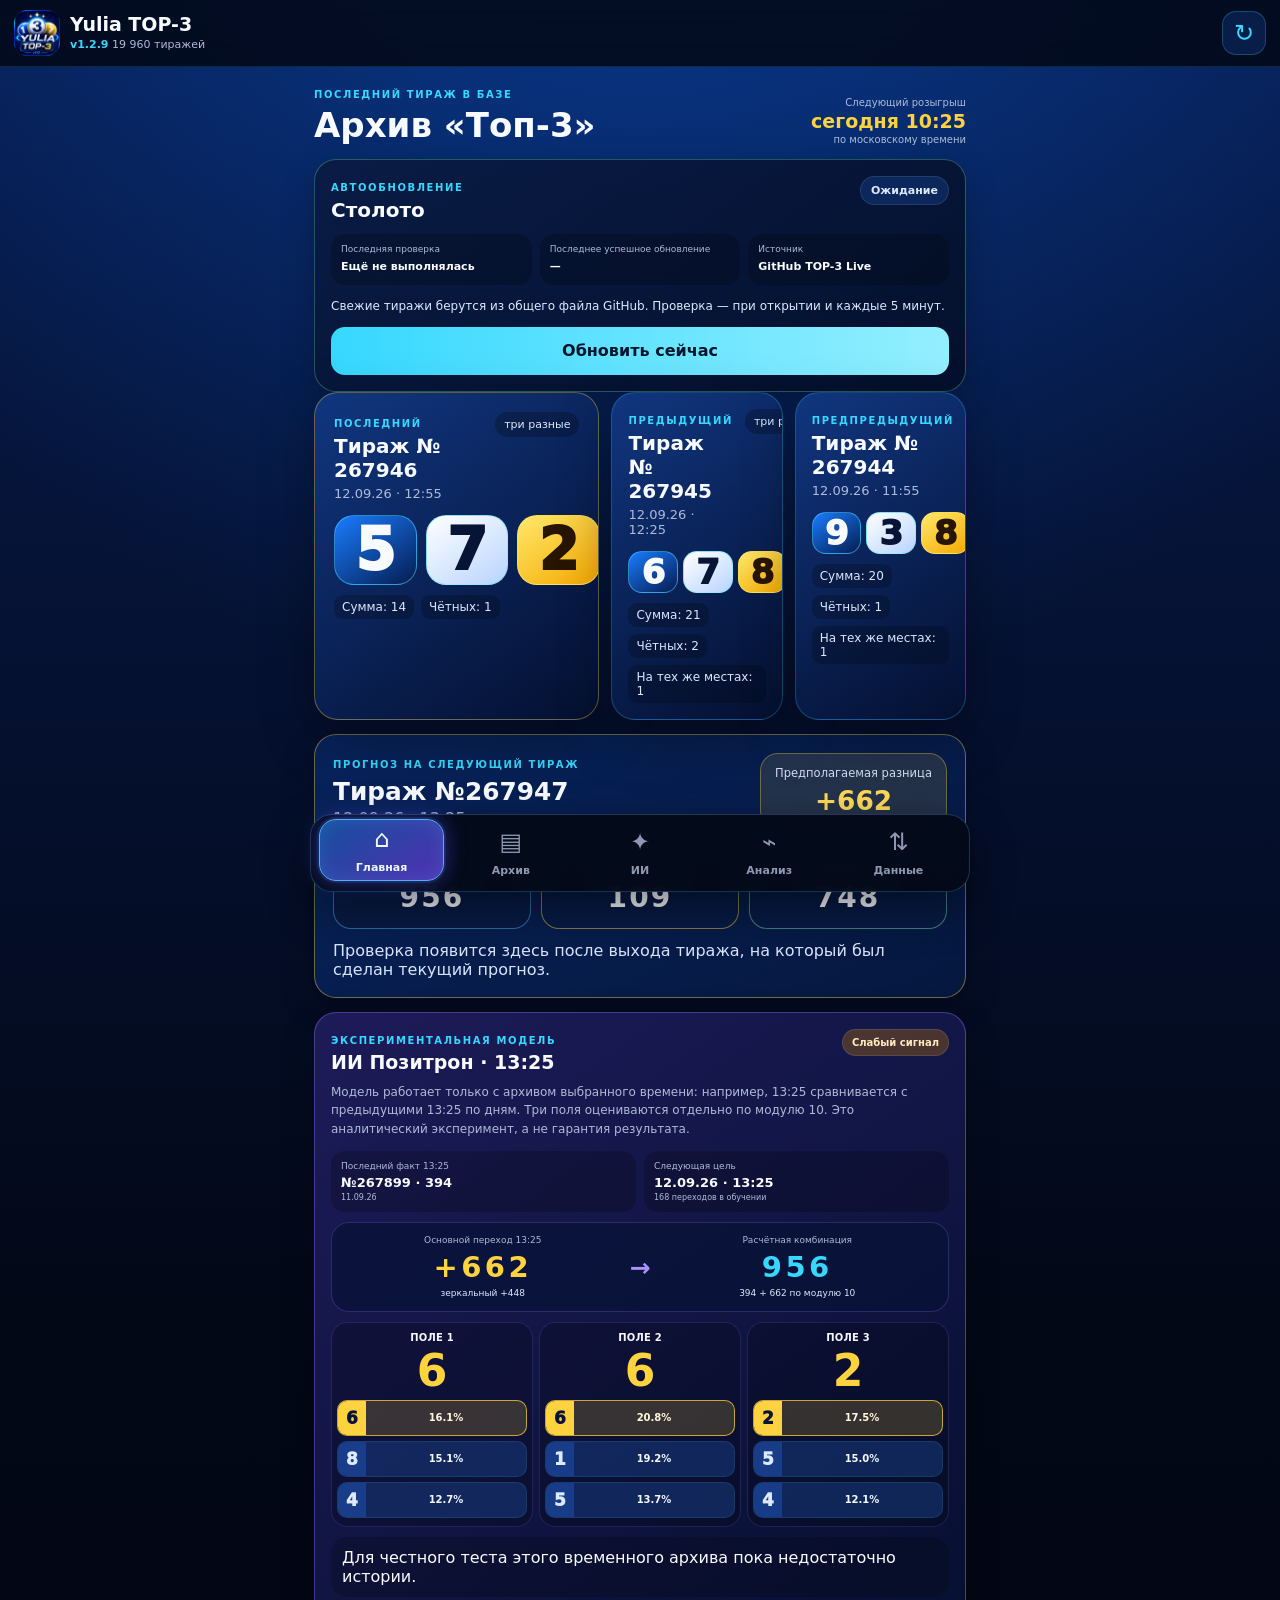
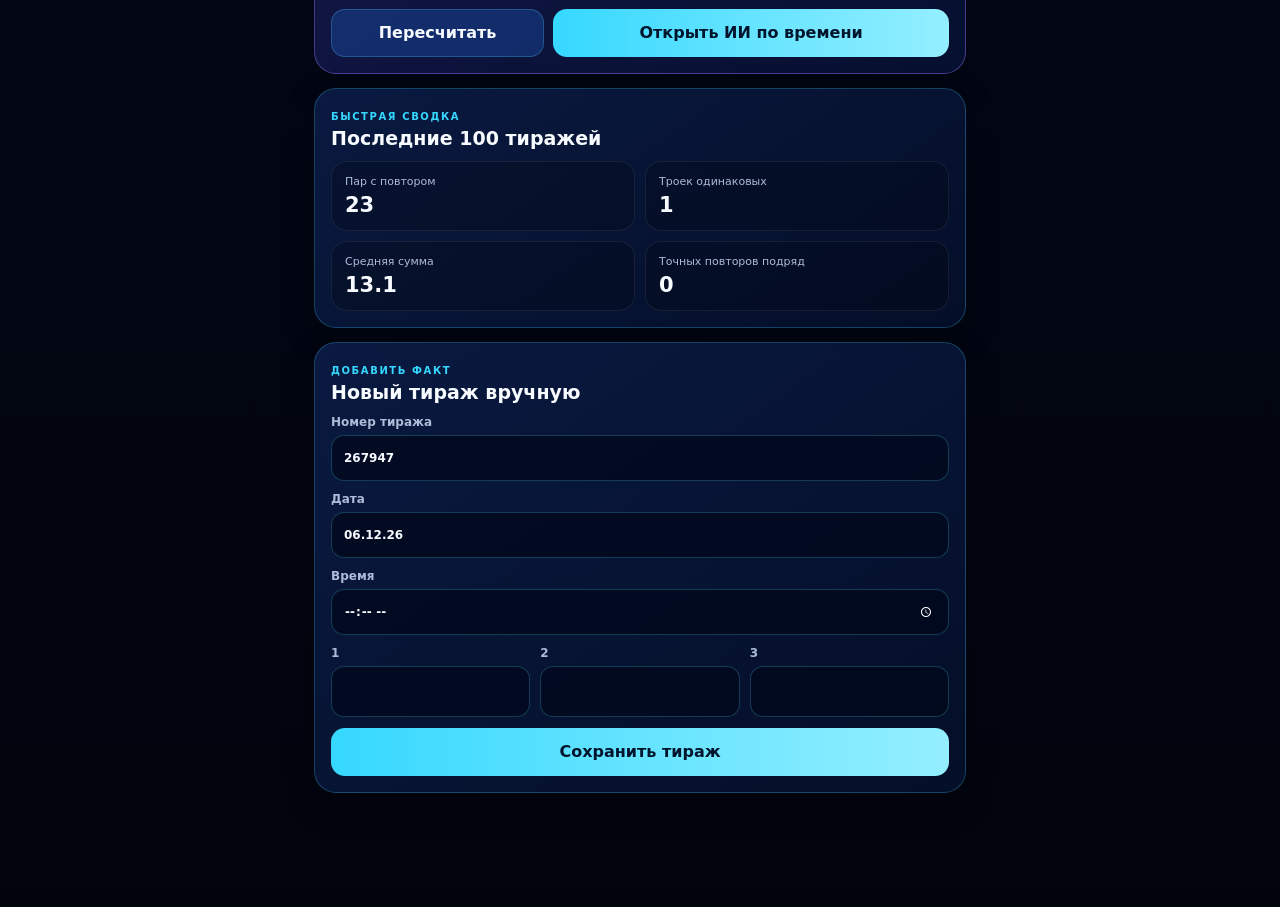
==== index.html @ 12afecac "TOP3 v1.2.9: strict MAYACHOK V2, no unverified frozen patterns" ====
<!doctype html>
<html lang="ru">
<head>
  <meta charset="utf-8">
  <meta name="viewport" content="width=device-width, initial-scale=1, viewport-fit=cover">
  <meta name="theme-color" content="#071b4d">
  <meta name="mobile-web-app-capable" content="yes">
  <meta name="apple-mobile-web-app-capable" content="yes">
  <meta name="apple-mobile-web-app-status-bar-style" content="black-translucent">
  <meta name="apple-mobile-web-app-title" content="Yulia TOP-3">
  <title>Yulia TOP-3 v1.2.9 — архивы по времени и ИИ Позитрон</title>
  <link rel="manifest" href="manifest.webmanifest">
  <link rel="icon" href="icon-192.png" type="image/png">
  <link rel="apple-touch-icon" href="icon-192.png">
  <link rel="stylesheet" href="styles.css?v=1.2.9">
  <script>
    window.TOP3_BUILD = '1.2.9';
</script>
  <link rel="stylesheet" href="mirror-method.css?v=1.2.9">
  <link rel="stylesheet" href="./triple-methods.css?v=1.2.9">
</head>
<body>
  <div id="loading" class="loading hidden" hidden role="status" aria-live="polite">
    <span class="loading-spinner" aria-hidden="true"></span>
    <span id="loadingText">Загружаю архив тиражей…</span>
  </div>

  <header class="topbar">
    <div class="brand">
      <img src="icon-192.png" alt="Логотип Yulia TOP-3">
      <div>
        <h1>Yulia TOP-3</h1>
        <p><span class="version">v1.2.9</span> <span id="dbBadge">База загружается…</span></p>
      </div>
    </div>
    <button id="refreshBtn" class="icon-btn" type="button" aria-label="Проверить новые тиражи" title="Проверить новые тиражи">↻</button>
  </header>

  <main class="app-shell">
    <section id="view-home" class="view active" aria-labelledby="homeTitle">
      <div class="hero-mini">
        <div>
          <span class="eyebrow">ПОСЛЕДНИЙ ТИРАЖ В БАЗЕ</span>
          <h2 id="homeTitle">Архив «Топ-3»</h2>
        </div>
        <div class="next-draw">
          <span>Следующий розыгрыш</span>
          <strong id="nextDraw">—</strong>
          <small>по московскому времени</small>
        </div>
      </div>

      <section class="panel sync-panel" aria-labelledby="syncTitle">
        <div class="sync-head">
          <div>
            <span class="eyebrow">АВТООБНОВЛЕНИЕ</span>
            <h3 id="syncTitle">Столото</h3>
          </div>
          <span id="syncState" class="sync-badge idle">Ожидание</span>
        </div>
        <div class="sync-grid">
          <div><span>Последняя проверка</span><strong id="syncLastCheck">Ещё не выполнялась</strong></div>
          <div><span>Последнее успешное обновление</span><strong id="syncLastSuccess">—</strong></div>
          <div><span>Источник</span><strong id="syncSource">GitHub TOP-3 Live</strong></div>
        </div>
        <p id="syncMessage" class="sync-message">Свежие тиражи берутся из общего файла GitHub. Проверка — при открытии и каждые 5 минут.</p>
        <button id="onlineUpdateBtn" class="primary-btn" type="button">Обновить сейчас</button>
      </section>

      <div id="latestCards" class="latest-grid"></div>

      <section id="homeForecastPanel" class="panel home-forecast-panel" aria-live="polite"></section>

      <section class="panel ai-panel" aria-labelledby="aiTitle">
        <div class="section-head ai-head">
          <div>
            <span class="eyebrow">ЭКСПЕРИМЕНТАЛЬНАЯ МОДЕЛЬ</span>
            <h3 id="aiTitle">ИИ Позитрон по времени</h3>
          </div>
          <span id="aiSignalBadge" class="ai-signal weak">Слабый сигнал</span>
        </div>
        <p class="panel-note">Модель работает только с архивом выбранного времени: например, 13:25 сравнивается с предыдущими 13:25 по дням. Три поля оцениваются отдельно по модулю 10. Это аналитический эксперимент, а не гарантия результата.</p>
        <div id="aiContext" class="ai-context"></div>
        <div id="aiMainPrediction" class="ai-main-prediction"></div>
        <div id="aiColumnPredictions" class="ai-columns"></div>
        <div id="aiBacktest" class="ai-backtest"></div>
        <div class="ai-home-actions"><button id="aiRecalcBtn" class="secondary-btn" type="button">Пересчитать</button><button id="openAiViewBtn" class="primary-btn" type="button">Открыть ИИ по времени</button></div>
      </section>

      <section class="panel quick-panel">
        <div class="section-head">
          <div>
            <span class="eyebrow">БЫСТРАЯ СВОДКА</span>
            <h3>Последние 100 тиражей</h3>
          </div>
        </div>
        <div id="quickStats" class="stat-grid"></div>
      </section>

      <section class="panel">
        <div class="section-head">
          <div>
            <span class="eyebrow">ДОБАВИТЬ ФАКТ</span>
            <h3>Новый тираж вручную</h3>
          </div>
        </div>
        <form id="manualForm" class="manual-form">
          <label>Номер тиража<input id="manualId" type="number" inputmode="numeric" required></label>
          <label>Дата<input id="manualDate" type="text" inputmode="numeric" placeholder="30.07.26" required></label>
          <label>Время<input id="manualTime" type="time" required></label>
          <div class="digit-inputs" aria-label="Три выпавшие цифры">
            <label>1<input id="manualA" type="number" min="0" max="9" inputmode="numeric" required></label>
            <label>2<input id="manualB" type="number" min="0" max="9" inputmode="numeric" required></label>
            <label>3<input id="manualC" type="number" min="0" max="9" inputmode="numeric" required></label>
          </div>
          <button class="primary-btn" type="submit">Сохранить тираж</button>
        </form>
      </section>
    </section>

    <section id="view-archive" class="view" aria-labelledby="archiveTitle">
      <div class="page-title">
        <span class="eyebrow">ВСЯ ИСТОРИЯ</span>
        <h2 id="archiveTitle">Архив тиражей</h2>
        <p id="archiveInfo">—</p>
      </div>
      <section class="panel time-archive-panel" aria-labelledby="archiveTimeTitle">
        <div class="section-head">
          <div>
            <span class="eyebrow">ПОЛНЫЙ АРХИВ · ВСЕ РАСПИСАНИЯ</span>
            <h3 id="archiveTimeTitle">Выбери архив или время</h3>
          </div>
        </div>
        <div id="archiveTimeChips" class="time-chip-row" role="group" aria-label="Время архива"></div>
        <p id="archiveTimeSummary" class="time-summary">—</p>
      </section>

      <section class="panel archive-mode-panel" aria-labelledby="archiveModeTitle">
        <div class="section-head">
          <div>
            <span class="eyebrow">РЕЖИМ АРХИВА</span>
            <h3 id="archiveModeTitle">Комбинации и Позитроны</h3>
          </div>
        </div>
        <div class="archive-mode-grid" role="group" aria-label="Режим отображения архива">
          <button class="archive-mode-btn active" data-archive-mode="normal" type="button">Обычный архив</button>
          <button class="archive-mode-btn" data-archive-mode="normal-diff" type="button">Обычный + разница</button>
          <button class="archive-mode-btn" data-archive-mode="mirror" type="button">Зеркальный архив</button>
          <button class="archive-mode-btn" data-archive-mode="mirror-diff" type="button">Зеркальный + разница</button>
        </div>
        <p id="archiveModeHelp" class="archive-mode-help">Показываются фактические комбинации из трёх независимых полей 0–9.</p>
      </section>
      <section class="panel filters archive-filters">
        <label>Поиск: +106 — точная разница; 106 — точная комбинация; №267106 — тираж<input id="archiveSearch" type="search" placeholder="Например: +106, 106 или №267106"></label>
        <div class="filter-grid">
          <label>Область поиска<select id="archiveSearchScope"><option value="selected">Только выбранное время</option><option value="all">Все времена</option></select></label>
          <label>Показывать<select id="archiveLimit"><option value="50">50 тиражей</option><option value="100">100 тиражей</option><option value="250">250 тиражей</option></select></label>
        </div>
      </section>
      <div id="archiveList" class="archive-list"></div>
      <button id="loadMoreBtn" class="secondary-btn wide" type="button">Показать ещё</button>
    </section>

    <section id="view-ai" class="view" aria-labelledby="aiTimeTitle">
      <div class="page-title">
        <span class="eyebrow">ОБЩАЯ МОДЕЛЬ И 48 МОДЕЛЕЙ ПО ВРЕМЕНИ</span>
        <h2 id="aiTimeTitle">ИИ Позитрон по времени</h2>
        <p>Режим «ВСЕ» анализирует соседние тиражи общего архива. Отдельные кнопки времени обучают модель только на переходах одного времени между днями.</p>
      </div>
      <section class="panel time-archive-panel">
        <div class="section-head"><div><span class="eyebrow">ВРЕМЯ МОДЕЛИ</span><h3>Выбери ВСЕ или время</h3></div></div>
        <div id="aiTimeChips" class="time-chip-row" role="group" aria-label="Время ИИ-модели"></div>
        <p id="aiTimeSummary" class="time-summary">—</p>
      </section>
      <section class="panel ai-panel" aria-labelledby="aiTimePanelTitle">
        <div class="section-head ai-head">
          <div>
            <span class="eyebrow">ПРОГНОЗ ПЕРЕХОДА ПО ДНЯМ</span>
            <h3 id="aiTimePanelTitle">ИИ Позитрон</h3>
          </div>
          <span id="aiTimeSignalBadge" class="ai-signal weak">Слабый сигнал</span>
        </div>
        <p class="panel-note">Основная цифра и два резерва рассчитываются отдельно для каждого поля. Зеркальный переход показывается как точное преобразование основного, а не как второй независимый прогноз.</p>
        <div id="aiTimeContext" class="ai-context"></div>
        <div id="aiTimeMainPrediction" class="ai-main-prediction"></div>
        <div id="aiTimeColumnPredictions" class="ai-columns"></div>
        <div id="aiTimeBacktest" class="ai-backtest"></div>
        <button id="aiTimeRecalcBtn" class="secondary-btn wide" type="button">Пересчитать модель выбранного времени</button>
      </section>
    </section>

    <section id="view-analysis" class="view" aria-labelledby="analysisTitle">
      <div class="page-title">
        <span class="eyebrow">СТАТИСТИКА БАЗЫ</span>
        <h2 id="analysisTitle">Анализ цифр</h2>
        <p>Статистика не гарантирует выигрыш. Она показывает только фактические частоты архива.</p>
      </div>
      <section class="panel range-panel">
        <label>Период анализа
          <select id="analysisRange">
            <option value="3">Последние 3</option>
            <option value="5">Последние 5</option>
            <option value="10">Последние 10</option>
            <option value="20" selected>Последние 20</option>
            <option value="50">Последние 50</option>
            <option value="100">Последние 100</option>
            <option value="500">Последние 500</option>
            <option value="2000">Последние 2000</option>
            <option value="all">Вся база</option>
          </select>
        </label>
        <p id="analysisRangeSummary" class="panel-note">Анализ: последние 20 тиражей</p>
      </section>

      <section class="panel digit-search-panel" aria-labelledby="digitSearchTitle">
        <div class="section-head">
          <div>
            <span class="eyebrow">ПОИСК ПО АРХИВУ</span>
            <h3 id="digitSearchTitle">Одна, две или три цифры</h3>
          </div>
        </div>
        <p class="panel-note">Ищи отдельную цифру, точную пару или полную тройку. Для каждого совпадения показывается соседняя цепочка: предыдущий → найденный → следующий тираж.</p>
        <form id="digitSearchForm" class="digit-search-form">
          <div class="search-mode-grid">
            <label>Сколько цифр
              <select id="digitSearchLength">
                <option value="1">1 цифра</option>
                <option value="2">2 цифры</option>
                <option value="3">3 цифры</option>
              </select>
            </label>
            <label>Где искать
              <select id="digitSearchScope"></select>
            </label>
          </div>
          <div id="digitSearchInputs" class="digit-search-inputs">
            <label>Цифра 1<input id="digitSearchA" type="number" min="0" max="9" inputmode="numeric" required></label>
            <label>Цифра 2<input id="digitSearchB" type="number" min="0" max="9" inputmode="numeric"></label>
            <label>Цифра 3<input id="digitSearchC" type="number" min="0" max="9" inputmode="numeric"></label>
          </div>
          <button class="primary-btn" type="submit">Найти совпадения</button>
        </form>
        <div id="digitSearchSummary" class="search-summary">Выбери режим и нажми «Найти совпадения».</div>
        <div id="digitSearchResults" class="search-results"></div>
      </section>

      <section class="panel chain-panel" aria-labelledby="chainTitle">
        <div class="section-head">
          <div>
            <span class="eyebrow">ЦЕПОЧКИ КАК В КЕНО</span>
            <h3 id="chainTitle">Поиск продолжения</h3>
          </div>
        </div>
        <p class="panel-note">Приложение берёт последние 1, 2 или 3 тиража и ищет такие же цепочки во всей базе. Продолжения считаются отдельно для каждой позиции и для полной тройки.</p>
        <div class="chain-controls">
          <label>Длина цепочки
            <select id="chainLength">
              <option value="1">Последний 1 тираж</option>
              <option value="2">Последние 2 тиража</option>
              <option value="3">Последние 3 тиража</option>
            </select>
          </label>
          <button id="chainSearchBtn" class="primary-btn" type="button">Искать продолжение</button>
        </div>
        <div>
          <span class="eyebrow">ПОСЛЕДНЯЯ ЦЕПОЧКА</span>
          <div id="recentChain" class="recent-chain"></div>
        </div>
        <div id="chainSearchSummary" class="search-summary"></div>
        <div id="chainSearchResults" class="chain-results"></div>
      </section>

      <section class="panel">
        <div class="section-head"><div><span class="eyebrow">ПОЗИЦИИ 1–2–3</span><h3>Частота цифр 0–9</h3></div></div>
        <div id="frequencyCharts" class="frequency-wrap"></div>
      </section>
      <section class="panel">
        <div class="section-head"><div><span class="eyebrow">ПЕРЕХОДЫ</span><h3>Что чаще шло после последних цифр</h3></div></div>
        <div id="transitionCards" class="transition-grid"></div>
      </section>
      <section class="panel triple-combo-panel">
        <div class="section-head"><div><span class="eyebrow">КОМБИНАЦИИ</span><h3>Тройные комбинации</h3></div></div>
        <p class="panel-note">Сверху — 20 самых частых точных комбинаций выбранного периода. Ниже отдельно ведётся фактическая статистика XXX: 000, 111, 222 … 999 по периоду и по всей базе.</p>
        <div class="triple-summary-grid">
          <div><span>Лидер XXX · последние 20</span><strong id="tripleLeader20">—</strong></div>
          <div><span>Последняя выпавшая XXX</span><strong id="tripleLast">—</strong></div>
        </div>
        <h4 class="analysis-subtitle">Частые точные комбинации</h4>
        <div id="comboTable" class="combo-list"></div>
        <h4 class="analysis-subtitle">Все XXX · 000–999</h4>
        <div id="tripleComboTable" class="triple-combo-list"></div>
      </section>
    </section>

    <section id="view-forecast-check" class="view" aria-labelledby="forecastCheckTitle">
      <div class="page-title forecast-page-title">
        <button id="forecastBackBtn" class="secondary-btn compact" type="button">← Назад в анализ</button>
        <span class="eyebrow">ОТДЕЛЬНАЯ ПАНЕЛЬ</span>
        <h2 id="forecastCheckTitle">Проверка прогнозов</h2>
        <p>Прогноз сохраняется отдельно от базы тиражей. Новые факты только проверяют его и ничего не удаляют.</p>
      </div>

      <section class="panel forecast-entry-panel">
        <div class="section-head"><div><span class="eyebrow">НОВЫЙ ПРОГНОЗ</span><h3>Записать до выхода факта</h3></div></div>
        <form id="forecastForm" class="forecast-form">
          <div class="forecast-grid">
            <label>На тираж №<input id="forecastTargetId" type="number" inputmode="numeric" required></label>
            <label>Название метода<input id="forecastMethod" type="text" placeholder="Например: разности Юлии"></label>
            <label>Предполагаемая разница<input id="forecastDelta" type="text" inputmode="numeric" maxlength="3" placeholder="364" required></label>
            <label>Основная комбинация<input id="forecastVariant1" type="text" inputmode="numeric" maxlength="3" placeholder="705" required></label>
            <label>Вариант 2<input id="forecastVariant2" type="text" inputmode="numeric" maxlength="3" placeholder="необязательно"></label>
            <label>Вариант 3<input id="forecastVariant3" type="text" inputmode="numeric" maxlength="3" placeholder="необязательно"></label>
          </div>
          <div id="forecastBasePreview" class="forecast-base-preview">Предыдущая комбинация будет определена автоматически по номеру тиража.</div>
          <button class="primary-btn wide" type="submit">Сохранить прогноз</button>
        </form>
      </section>

      <section class="panel forecast-filter-panel">
        <div class="section-head"><div><span class="eyebrow">АРХИВ ПРОВЕРОК</span><h3>Сохранённые прогнозы</h3></div></div>
        <div class="forecast-filter-row">
          <label>Показывать
            <select id="forecastStatusFilter">
              <option value="all">Все прогнозы</option>
              <option value="waiting">Ожидают факт</option>
              <option value="checked">Уже проверены</option>
            </select>
          </label>
          <label>Цепочка после прогноза
            <select id="forecastChainLength">
              <option value="5">5 тиражей</option>
              <option value="10" selected>10 тиражей</option>
              <option value="20">20 тиражей</option>
            </select>
          </label>
        </div>
      </section>
      <div id="forecastArchiveList" class="forecast-archive-list"></div>
    </section>

    <section id="view-data" class="view" aria-labelledby="dataTitle">
      <div class="page-title">
        <span class="eyebrow">БАЗА И РЕЗЕРВ</span>
        <h2 id="dataTitle">Данные приложения</h2>
        <p>Все импортированные тиражи сохраняются в постоянной базе браузера с защитой от дублей по номеру.</p>
      </div>
      <section class="panel data-status">
        <div><span>Тиражей в базе</span><strong id="dataCount">—</strong></div>
        <div><span>Первый тираж</span><strong id="dataFirst">—</strong></div>
        <div><span>Последний тираж</span><strong id="dataLast">—</strong></div>
      </section>
      <section class="panel online-data-panel">
        <div class="section-head"><div><span class="eyebrow">СВЕЖИЕ ТИРАЖИ</span><h3>Автозагрузка из Столото</h3></div></div>
        <p id="dataSyncSummary">При открытии приложения и каждые 15 минут выполняется безопасная проверка. Уже сохранённые тиражи не заменяются.</p>
        <button id="dataOnlineUpdateBtn" class="secondary-btn" type="button">Проверить новые тиражи</button>
      </section>
      <section class="panel action-stack">
        <label class="file-btn">Импортировать CSV<input id="csvInput" type="file" accept=".csv,text/csv" hidden></label>
        <button id="exportCsvBtn" class="secondary-btn" type="button">Экспорт всей базы в CSV</button>
        <button id="exportJsonBtn" class="secondary-btn" type="button">Резервная копия JSON</button>
        <label class="file-btn secondary">Восстановить из JSON<input id="jsonInput" type="file" accept=".json,application/json" hidden></label>
        <button id="resetSeedBtn" class="danger-btn" type="button">Восстановить встроенный архив</button>
      </section>
      <section class="panel schedule-panel">
        <div class="section-head"><div><span class="eyebrow">РАСПИСАНИЕ</span><h3>Розыгрыши по Москве</h3></div></div>
        <p>48 тиражей в сутки · каждые 30 минут: 00:25 · 00:55 · 01:25 · 01:55 · … · 23:25 · 23:55</p>
      </section>
    </section>
  </main>

  <nav class="bottom-nav" aria-label="Навигация приложения">
    <button class="nav-btn active" data-view="home" type="button"><span>⌂</span><b>Главная</b></button>
    <button class="nav-btn" data-view="archive" type="button"><span>▤</span><b>Архив</b></button>
    <button class="nav-btn" data-view="ai" type="button"><span>✦</span><b>ИИ</b></button>
    <button class="nav-btn" data-view="analysis" type="button"><span>⌁</span><b>Анализ</b></button>
    <button class="nav-btn" data-view="data" type="button"><span>⇅</span><b>Данные</b></button>
  </nav>

  <div id="toast" class="toast" role="status" aria-live="polite"></div>

  <script src="top3-data.js?v=1.2.9"></script>
  <script src="top3-storage-indexeddb.js?v=1.0.1"></script>
  <script src="app.js?v=1.2.9"></script>
  <script src="live-source-fix.js?v=1.2.9"></script>
  <script src="mirror-method.js?v=1.2.9"></script>
  <script src="./triple-methods.js?v=1.2.9"></script>
</body>
</html>
---- styles.css ----
:root {
  color-scheme: dark;
  --bg: #030817;
  --panel: rgba(10, 27, 67, .94);
  --panel2: rgba(4, 15, 42, .94);
  --line: rgba(65, 211, 255, .25);
  --cyan: #36d8ff;
  --blue: #1477ff;
  --gold: #ffd33f;
  --text: #f8fbff;
  --muted: #aebbd8;
  --danger: #ff6b7e;
  --good: #53e3a6;
  --shadow: 0 18px 52px rgba(0,0,0,.35);
}
* { box-sizing: border-box; }
html { min-height: 100%; background: var(--bg); }
body {
  margin: 0;
  min-height: 100vh;
  font-family: system-ui, -apple-system, BlinkMacSystemFont, "Segoe UI", sans-serif;
  color: var(--text);
  background:
    radial-gradient(circle at 50% -10%, rgba(11,110,255,.42), transparent 34%),
    linear-gradient(180deg,#071b4d 0%,#030817 52%,#02040d 100%);
  padding-bottom: calc(84px + env(safe-area-inset-bottom));
}
button,input,select { font: inherit; }
button { -webkit-tap-highlight-color: transparent; }
.loading {
  position: fixed; top: calc(72px + env(safe-area-inset-top)); left: 50%; transform: translateX(-50%);
  z-index: 1000; display: flex; align-items: center; gap: 9px; max-width: calc(100% - 28px);
  padding: 9px 14px; border: 1px solid rgba(65,211,255,.28); border-radius: 999px;
  background: rgba(3,8,23,.94); box-shadow: 0 12px 34px rgba(0,0,0,.34); color: var(--muted);
  font-size: 12px; white-space: nowrap; overflow: hidden; text-overflow: ellipsis;
}
.loading-spinner { width: 15px; height: 15px; flex: 0 0 15px; border: 2px solid rgba(65,211,255,.22); border-top-color: var(--cyan); border-radius: 50%; animation: spin .8s linear infinite; }
@keyframes spin { to { transform: rotate(360deg); } }
.loading.hidden { display: none; }
.topbar {
  position: sticky; top: 0; z-index: 30; display: flex; align-items: center; justify-content: space-between;
  padding: calc(10px + env(safe-area-inset-top)) 14px 10px;
  background: rgba(3,8,23,.88); backdrop-filter: blur(16px); border-bottom: 1px solid rgba(65,211,255,.15);
}
.brand { display: flex; align-items: center; gap: 10px; }
.brand img { width: 46px; height: 46px; border-radius: 14px; }
.brand h1 { margin: 0; font-size: 19px; line-height: 1.05; }
.brand p { margin: 4px 0 0; color: var(--muted); font-size: 11px; }
.version { color: var(--cyan); font-weight: 800; }
.icon-btn { width: 44px; height: 44px; border: 1px solid var(--line); color: var(--cyan); background: rgba(12,37,89,.7); border-radius: 14px; font-size: 24px; }
.app-shell { width: min(100%, 680px); margin: 0 auto; padding: 16px 14px 30px; }
.view { display: none; animation: fade .18s ease; }
.view.active { display: block; }
@keyframes fade { from { opacity: .35; transform: translateY(4px); } }
.hero-mini,.page-title { margin-bottom: 14px; }
.hero-mini { display: grid; grid-template-columns: 1fr auto; gap: 12px; align-items: end; }
.hero-mini h2,.page-title h2 { margin: 3px 0 0; font-size: clamp(25px,7vw,34px); }
.page-title p { color: var(--muted); line-height: 1.45; margin: 7px 0 0; }
.eyebrow { color: var(--cyan); font-size: 10px; letter-spacing: .16em; font-weight: 900; }
.next-draw { min-width: 135px; text-align: right; }
.next-draw span,.next-draw small { display: block; color: var(--muted); font-size: 10px; }
.next-draw strong { display: block; margin: 2px 0; color: var(--gold); font-size: 19px; }
.latest-grid { display: grid; gap: 12px; }
.draw-card {
  position: relative; overflow: hidden; padding: 16px; border-radius: 24px;
  background: linear-gradient(145deg,rgba(17,55,129,.98),rgba(4,16,48,.98));
  border: 1px solid var(--line); box-shadow: var(--shadow);
}
.draw-card.primary { padding: 19px; border-color: rgba(255,211,63,.36); }
.draw-head { display: flex; justify-content: space-between; gap: 12px; align-items: start; }
.draw-head h3 { margin: 3px 0 0; font-size: 20px; }
.draw-head p { margin: 4px 0 0; color: var(--muted); font-size: 13px; }
.draw-tag { white-space: nowrap; padding: 6px 9px; border-radius: 999px; background: rgba(0,0,0,.25); color: #dce9ff; font-size: 11px; }
.draw-digits { display: grid; grid-template-columns: repeat(3,1fr); gap: 9px; margin: 14px 0 10px; }
.ball { aspect-ratio: 1.18; display: grid; place-items: center; border-radius: 20px; font-size: clamp(34px,12vw,58px); font-weight: 950; border: 1px solid rgba(77,221,255,.5); background: linear-gradient(145deg,#197dff,#061c50); }
.ball:nth-child(2) { color: #071436; background: linear-gradient(145deg,#fff,#b8d4ff); }
.ball:nth-child(3) { color: #271500; background: linear-gradient(145deg,#ffe86a,#f5a800); border-color: rgba(255,230,105,.75); }
.draw-meta { display: flex; flex-wrap: wrap; gap: 7px; color: #d9e7ff; font-size: 12px; }
.draw-meta span { padding: 5px 8px; background: rgba(0,0,0,.22); border-radius: 9px; }
.panel { margin-top: 14px; padding: 16px; border-radius: 22px; background: linear-gradient(145deg,var(--panel),var(--panel2)); border: 1px solid var(--line); box-shadow: 0 12px 34px rgba(0,0,0,.22); }
.section-head { display: flex; align-items: center; justify-content: space-between; margin-bottom: 12px; }
.section-head h3 { margin: 3px 0 0; font-size: 19px; }
.stat-grid { display: grid; grid-template-columns: repeat(2,1fr); gap: 10px; }
.stat { padding: 13px; border-radius: 16px; background: rgba(0,0,0,.22); border: 1px solid rgba(255,255,255,.07); }
.stat span { display: block; color: var(--muted); font-size: 11px; }
.stat strong { display: block; margin-top: 5px; font-size: 21px; }
.manual-form,.filters,.action-stack { display: grid; gap: 11px; }
label { display: grid; gap: 6px; color: var(--muted); font-size: 12px; font-weight: 700; }
input,select {
  width: 100%; min-height: 46px; border: 1px solid rgba(78,216,255,.24); border-radius: 13px;
  color: var(--text); background: rgba(1,8,25,.72); padding: 10px 12px; outline: none;
}
input:focus,select:focus { border-color: var(--cyan); box-shadow: 0 0 0 3px rgba(54,216,255,.1); }
.digit-inputs { display: grid; grid-template-columns: repeat(3,1fr); gap: 10px; }
.digit-inputs input { text-align: center; font-size: 25px; font-weight: 900; }
.primary-btn,.secondary-btn,.danger-btn,.file-btn {
  display: grid; place-items: center; min-height: 48px; border-radius: 14px; border: 0; font-weight: 850; text-align: center; cursor: pointer;
}
.primary-btn { color: #00142c; background: linear-gradient(90deg,var(--cyan),#94efff); }
.secondary-btn,.file-btn.secondary { color: var(--text); background: rgba(27,77,164,.45); border: 1px solid rgba(82,211,255,.25); }
.file-btn { color: #201600; background: linear-gradient(90deg,#ffd33f,#ffec91); }
.danger-btn { color: #ffdbe1; background: rgba(143,25,51,.42); border: 1px solid rgba(255,107,126,.25); }
.wide { width: 100%; margin-top: 12px; }
.archive-list { display: grid; gap: 9px; }
.archive-row { display: grid; grid-template-columns: 1fr auto; gap: 10px; align-items: center; padding: 13px; border-radius: 17px; background: rgba(9,27,67,.86); border: 1px solid rgba(65,211,255,.16); }
.archive-row h4 { margin: 0; font-size: 15px; }
.archive-row p { margin: 4px 0 0; color: var(--muted); font-size: 12px; }
.mini-digits { display: flex; gap: 6px; }
.mini-digits b { display: grid; place-items: center; width: 37px; height: 37px; border-radius: 11px; background: rgba(20,102,235,.5); font-size: 19px; }
.mini-digits b:nth-child(2) { color: #061431; background: #d9e8ff; }
.mini-digits b:nth-child(3) { color: #291900; background: var(--gold); }
.frequency-wrap { display: grid; gap: 16px; }
.freq-group h4 { margin: 0 0 9px; color: #dce9ff; }
.freq-list { display: grid; gap: 6px; }
.freq-row { display: grid; grid-template-columns: 22px 1fr 48px; gap: 8px; align-items: center; font-size: 12px; }
.freq-row b { text-align: center; }
.bar { height: 10px; overflow: hidden; border-radius: 999px; background: rgba(255,255,255,.08); }
.bar i { display: block; height: 100%; border-radius: inherit; background: linear-gradient(90deg,var(--blue),var(--cyan)); }
.freq-row em { color: var(--muted); text-align: right; font-style: normal; }
.transition-grid { display: grid; grid-template-columns: repeat(3,1fr); gap: 9px; }
.transition-card { padding: 12px 8px; text-align: center; border-radius: 16px; background: rgba(0,0,0,.23); }
.transition-card span { display: block; color: var(--muted); font-size: 10px; }
.transition-card strong { display: block; margin: 7px 0 3px; font-size: 28px; color: var(--gold); }
.transition-card small { color: #dce9ff; font-size: 10px; }
.combo-list { display: grid; gap: 8px; }
.combo-item { display: flex; align-items: center; justify-content: space-between; padding: 11px 12px; border-radius: 14px; background: rgba(0,0,0,.22); }
.combo-item b { letter-spacing: .15em; font-size: 20px; }
.combo-item span { color: var(--muted); }
.data-status { display: grid; grid-template-columns: repeat(3,1fr); gap: 8px; text-align: center; }
.data-status div { padding: 10px 5px; border-radius: 15px; background: rgba(0,0,0,.22); }
.data-status span { display: block; color: var(--muted); font-size: 10px; }
.data-status strong { display: block; margin-top: 5px; font-size: 15px; }
.schedule-panel p { margin: 0; color: #dce9ff; line-height: 1.65; }
.bottom-nav {
  position: fixed; z-index: 50; left: 10px; right: 10px; bottom: calc(8px + env(safe-area-inset-bottom));
  display: grid; grid-template-columns: repeat(4,1fr); width: min(calc(100% - 20px),660px); margin: 0 auto;
  padding: 7px; border-radius: 22px; background: rgba(5,12,31,.94); border: 1px solid rgba(65,211,255,.23); backdrop-filter: blur(18px); box-shadow: 0 16px 45px rgba(0,0,0,.48);
}
.nav-btn { display: grid; place-items: center; gap: 1px; min-height: 54px; border: 0; border-radius: 16px; color: #8295bd; background: transparent; }
.nav-btn span { font-size: 22px; line-height: 1; }
.nav-btn b { font-size: 10px; }
.nav-btn.active { color: #021227; background: linear-gradient(145deg,var(--cyan),#a3f0ff); }
.toast { position: fixed; z-index: 200; left: 50%; bottom: calc(88px + env(safe-area-inset-bottom)); transform: translate(-50%,20px); width: min(calc(100% - 32px),520px); padding: 13px 15px; border-radius: 14px; background: #eaf7ff; color: #071632; font-weight: 750; opacity: 0; pointer-events: none; transition: .2s; box-shadow: var(--shadow); }
.toast.show { opacity: 1; transform: translate(-50%,0); }
@media (min-width: 560px) {
  .latest-grid { grid-template-columns: 1.25fr .75fr .75fr; }
  .draw-card:not(.primary) .draw-digits { gap: 5px; }
  .draw-card:not(.primary) .ball { border-radius: 14px; font-size: 34px; }
  .filters { grid-template-columns: 1fr 180px; align-items: end; }
  .frequency-wrap { grid-template-columns: repeat(3,1fr); }
}
@media (max-width: 380px) {
  .hero-mini { grid-template-columns: 1fr; }
  .next-draw { text-align: left; }
  .data-status { grid-template-columns: 1fr; }
}

/* Автообновление Lucky Numbers */
.sync-panel { border-color: rgba(83,227,166,.34); }
.sync-head { display:flex; align-items:flex-start; justify-content:space-between; gap:12px; margin-bottom:12px; }
.sync-head h3 { margin:3px 0 0; font-size:20px; }
.sync-badge { white-space:nowrap; padding:7px 10px; border-radius:999px; font-size:11px; font-weight:900; border:1px solid rgba(255,255,255,.1); }
.sync-badge.idle { color:#dce9ff; background:rgba(27,77,164,.34); }
.sync-badge.checking { color:#001a25; background:var(--cyan); }
.sync-badge.success { color:#042016; background:var(--good); }
.sync-badge.error { color:#351019; background:#ffb7c1; }
.sync-grid { display:grid; grid-template-columns:repeat(3,1fr); gap:8px; }
.sync-grid div { min-width:0; padding:10px; border-radius:14px; background:rgba(0,0,0,.22); }
.sync-grid span { display:block; color:var(--muted); font-size:9px; line-height:1.25; }
.sync-grid strong { display:block; margin-top:5px; font-size:11px; line-height:1.3; overflow-wrap:anywhere; }
.sync-message,.online-data-panel p { color:#dce9ff; font-size:12px; line-height:1.5; }
.sync-panel .primary-btn { width:100%; margin-top:10px; }
.icon-btn:disabled,.primary-btn:disabled,.secondary-btn:disabled { opacity:.62; cursor:wait; }
.icon-btn.spinning { animation:spin .9s linear infinite; }
@keyframes spin { to { transform:rotate(360deg); } }
@media (max-width:430px) { .sync-grid { grid-template-columns:1fr; } }


/* v1.0.2 — поиск по цифрам и цепочки */
.panel-note { margin: -2px 0 13px; color: var(--muted); font-size: 12px; line-height: 1.55; }
.digit-search-form { display: grid; gap: 11px; }
.search-mode-grid { display: grid; grid-template-columns: 1fr 1.35fr; gap: 10px; }
.digit-search-inputs { display: grid; grid-template-columns: repeat(3,1fr); gap: 10px; }
.digit-search-inputs label.hidden { display: none; }
.digit-search-inputs input { text-align: center; font-size: 24px; font-weight: 900; }
.search-summary { margin-top: 12px; padding: 11px 12px; border-radius: 14px; color: #dce9ff; background: rgba(13,51,111,.42); border: 1px solid rgba(65,211,255,.16); font-size: 12px; line-height: 1.5; }
.search-results { display: grid; gap: 9px; margin-top: 10px; }
.search-result-row { padding: 12px; border-radius: 16px; background: rgba(0,0,0,.22); border: 1px solid rgba(255,255,255,.07); }
.search-result-head { display: flex; justify-content: space-between; align-items: center; gap: 10px; }
.search-result-head strong { font-size: 14px; }
.search-result-head span { color: var(--muted); font-size: 11px; }
.context-chain { display: flex; align-items: center; gap: 6px; margin-top: 9px; overflow-x: auto; padding-bottom: 2px; }
.context-node { flex: 0 0 auto; padding: 7px 9px; border-radius: 11px; background: rgba(19,73,157,.34); border: 1px solid rgba(65,211,255,.12); }
.context-node b { letter-spacing: .12em; }
.context-node small { display: block; margin-top: 2px; color: var(--muted); font-size: 9px; }
.context-node.match { color: #071436; background: linear-gradient(145deg,#fff3a5,var(--gold)); border-color: rgba(255,211,63,.8); }
.context-arrow { color: var(--cyan); font-weight: 900; }
.chain-controls { display: grid; grid-template-columns: 1fr 1fr; gap: 10px; align-items: end; margin-bottom: 14px; }
.recent-chain { display: flex; gap: 7px; margin-top: 7px; padding: 4px 1px 9px; overflow-x: auto; }
.recent-chain-item { flex: 0 0 auto; display: grid; justify-items: center; gap: 3px; }
.recent-chain-item b { padding: 8px 10px; border-radius: 12px; letter-spacing: .14em; background: rgba(20,102,235,.38); border: 1px solid rgba(65,211,255,.18); }
.recent-chain-item small { color: var(--muted); font-size: 9px; }
.recent-chain-arrow { align-self: start; padding-top: 9px; color: var(--cyan); font-weight: 900; }
.chain-results { display: grid; gap: 10px; margin-top: 10px; }
.chain-result-card { padding: 13px; border-radius: 17px; background: rgba(0,0,0,.23); border: 1px solid rgba(65,211,255,.14); }
.chain-result-head { display: flex; align-items: start; justify-content: space-between; gap: 10px; }
.chain-result-head h4 { margin: 0; font-size: 15px; }
.chain-result-head span { color: var(--muted); font-size: 10px; text-align: right; }
.chain-seed { margin: 8px 0; color: var(--gold); font-weight: 900; letter-spacing: .08em; line-height: 1.5; }
.continuation-list { display: grid; gap: 6px; }
.continuation-item { display: grid; grid-template-columns: auto 1fr auto; gap: 8px; align-items: center; padding: 7px 8px; border-radius: 11px; background: rgba(18,62,132,.28); }
.continuation-item b { min-width: 34px; text-align: center; font-size: 18px; color: var(--gold); letter-spacing: .08em; }
.continuation-bar { height: 7px; overflow: hidden; border-radius: 999px; background: rgba(255,255,255,.08); }
.continuation-bar i { display: block; height: 100%; border-radius: inherit; background: linear-gradient(90deg,var(--blue),var(--cyan)); }
.continuation-item small { min-width: 62px; color: var(--muted); text-align: right; }
.chain-examples { margin-top: 9px; color: var(--muted); font-size: 10px; line-height: 1.55; }
.empty-result { padding: 14px; text-align: center; color: var(--muted); border-radius: 14px; background: rgba(0,0,0,.18); }
@media (max-width: 420px) {
  .search-mode-grid,.chain-controls { grid-template-columns: 1fr; }
}

/* v1.0.13 — архив Позитронов и ИИ-модель */
.archive-mode-panel { border-color: rgba(255,211,63,.28); }
.archive-mode-grid { display:grid; grid-template-columns:repeat(2,1fr); gap:9px; }
.archive-mode-btn {
  min-height:48px; padding:9px 10px; border-radius:14px; border:1px solid rgba(65,211,255,.20);
  color:#dce9ff; background:rgba(8,31,77,.70); font-size:12px; font-weight:850; line-height:1.25;
}
.archive-mode-btn.active { color:#071436; background:linear-gradient(145deg,#fff3a5,var(--gold)); border-color:rgba(255,211,63,.85); box-shadow:0 8px 24px rgba(255,211,63,.13); }
.archive-mode-help { margin:11px 0 0; color:var(--muted); font-size:11px; line-height:1.5; }
.archive-values { display:flex; align-items:center; gap:8px; }
.archive-row.with-difference { grid-template-columns:minmax(0,1fr) auto; }
.archive-row-info { min-width:0; }
.mirror-digits b { box-shadow:inset 0 0 0 1px rgba(255,255,255,.12); }
.positron-difference { min-width:66px; display:grid; justify-items:center; gap:2px; padding:7px 8px; border-radius:12px; background:rgba(255,211,63,.11); border:1px solid rgba(255,211,63,.28); }
.positron-difference span { color:var(--muted); font-size:9px; font-weight:900; }
.positron-difference strong { color:var(--gold); font-size:17px; letter-spacing:.08em; }
.positron-difference.empty { opacity:.58; }

.ai-panel { border-color:rgba(155,112,255,.42); background:linear-gradient(145deg,rgba(30,28,91,.96),rgba(5,16,48,.98)); }
.ai-head { align-items:flex-start; gap:10px; }
.ai-signal { flex:0 0 auto; padding:7px 9px; border-radius:999px; font-size:10px; font-weight:900; border:1px solid rgba(255,255,255,.1); }
.ai-signal.weak { color:#ffe9bb; background:rgba(163,104,13,.38); }
.ai-signal.medium { color:#061d2a; background:#70dcff; }
.ai-signal.strong { color:#052015; background:var(--good); }
.ai-context { display:grid; grid-template-columns:1fr 1fr; gap:8px; margin-bottom:10px; }
.ai-context div { padding:10px; border-radius:14px; background:rgba(0,0,0,.22); }
.ai-context span { display:block; color:var(--muted); font-size:9px; }
.ai-context strong { display:block; margin-top:4px; font-size:13px; }
.ai-main-prediction { display:grid; grid-template-columns:1fr auto 1fr; gap:8px; align-items:center; padding:12px; border-radius:18px; background:rgba(8,18,55,.72); border:1px solid rgba(155,112,255,.24); }
.ai-main-block { min-width:0; text-align:center; }
.ai-main-block span { display:block; color:var(--muted); font-size:9px; }
.ai-main-block strong { display:block; margin:5px 0 3px; color:var(--gold); font-size:29px; letter-spacing:.12em; }
.ai-main-block.result strong { color:var(--cyan); }
.ai-main-block small { display:block; color:#dce9ff; font-size:9px; line-height:1.35; }
.ai-main-arrow { color:#aa91ff; font-size:25px; font-weight:900; }
.ai-panel { overflow:hidden; }
.ai-columns {
  display:grid; grid-template-columns:repeat(3,minmax(0,1fr)); gap:6px;
  width:100%; min-width:0; margin-top:10px;
}
.ai-column-card {
  min-width:0; padding:9px 5px 8px; overflow:hidden; border-radius:16px; text-align:center;
  background:rgba(0,0,0,.22); border:1px solid rgba(155,112,255,.18);
}
.ai-column-card>span {
  display:block; min-height:0; color:#f4f7ff; font-size:10px; font-weight:900;
  line-height:1.15; letter-spacing:.02em; white-space:nowrap;
}
.ai-column-card>strong {
  display:block; margin:5px 0 7px; color:var(--gold);
  font-size:clamp(34px,10vw,44px); line-height:1; font-variant-numeric:tabular-nums;
}
.ai-candidates { display:grid; gap:5px; width:100%; min-width:0; }
.ai-candidate {
  display:grid; grid-template-columns:28px minmax(0,1fr); align-items:center;
  width:100%; min-width:0; min-height:36px; padding:0; overflow:hidden;
  border-radius:10px; color:#dce9ff; background:rgba(29,72,150,.42);
  border:1px solid rgba(65,211,255,.12); font-variant-numeric:tabular-nums;
}
.ai-candidate>span {
  display:grid; place-items:center; align-self:stretch; min-width:0;
  background:rgba(30,79,173,.55); font-size:17px; font-weight:950;
}
.ai-candidate>small {
  display:block; min-width:0; padding:0 3px; margin:0; overflow:hidden;
  color:#f4f7ff; font-size:10px; font-weight:850; line-height:1;
  text-align:center; white-space:nowrap; text-overflow:clip; opacity:1;
}
.ai-candidate.primary { color:#071436; background:rgba(255,211,63,.18); border-color:rgba(255,211,63,.72); }
.ai-candidate.primary>span { color:#071436; background:var(--gold); }
.ai-candidate.primary>small { color:#fff8dc; }
.ai-backtest { margin-top:10px; padding:11px; border-radius:16px; background:rgba(0,0,0,.20); }
.ai-backtest-title { display:flex; justify-content:space-between; gap:10px; align-items:center; }
.ai-backtest-title span { color:var(--muted); font-size:10px; }
.ai-backtest-title strong { font-size:11px; }
.ai-metrics { display:grid; grid-template-columns:repeat(2,1fr); gap:7px; margin-top:9px; }
.ai-metrics div { padding:8px; border-radius:11px; background:rgba(18,62,132,.28); }
.ai-metrics span { display:block; color:var(--muted); font-size:8px; line-height:1.3; }
.ai-metrics b { display:block; margin-top:3px; color:var(--cyan); font-size:16px; }
@media (max-width:420px) {
  .archive-mode-grid { grid-template-columns:1fr; }
  .archive-row.with-difference { grid-template-columns:1fr; }
  .archive-values { justify-content:space-between; margin-top:4px; }
  .ai-main-prediction { grid-template-columns:1fr; }
  .ai-main-arrow { transform:rotate(90deg); justify-self:center; line-height:1; }
  .ai-context { grid-template-columns:1fr; }
}

/* v1.0.15 — 10 архивов по времени и специализированный ИИ */
.bottom-nav { grid-template-columns: repeat(5,1fr); }
.bottom-nav .nav-btn { min-width:0; padding:4px 2px; }
.bottom-nav .nav-btn b { font-size:9px; }

.time-archive-panel { border-color:rgba(54,216,255,.34); }
.time-chip-row {
  display:flex; gap:8px; overflow-x:auto; padding:2px 1px 8px;
  scroll-snap-type:x proximity; scrollbar-width:thin;
}
.time-chip {
  flex:0 0 auto; min-width:73px; min-height:54px; padding:8px 10px;
  border-radius:15px; border:1px solid rgba(65,211,255,.20);
  color:#dce9ff; background:rgba(8,31,77,.72); scroll-snap-align:start;
}
.time-chip strong { display:block; font-size:15px; }
.time-chip small { display:block; margin-top:3px; color:var(--muted); font-size:8px; }
.time-chip.active {
  color:#061431; background:linear-gradient(145deg,var(--cyan),#b5f4ff);
  border-color:rgba(54,216,255,.9); box-shadow:0 8px 22px rgba(54,216,255,.13);
}
.time-chip.active small { color:#17345c; }
.time-summary { margin:5px 0 0; color:#dce9ff; font-size:11px; line-height:1.45; }
.filter-grid { display:grid; grid-template-columns:1.25fr .75fr; gap:10px; }

.archive-detail-row { display:block; padding:0; overflow:hidden; }
.archive-detail-row summary {
  display:grid; grid-template-columns:minmax(0,1fr) auto; gap:10px; align-items:center;
  padding:13px; cursor:pointer; list-style:none;
}
.archive-detail-row summary::-webkit-details-marker { display:none; }
.archive-detail-row[open] summary { border-bottom:1px solid rgba(65,211,255,.14); }
.archive-expanded { padding:13px; background:rgba(1,8,25,.38); }
.details-chevron { color:var(--cyan); font-size:18px; transition:transform .18s ease; }
.archive-detail-row[open] .details-chevron { transform:rotate(180deg); }
.gap-badge {
  display:inline-flex; margin-top:7px; padding:4px 7px; border-radius:999px;
  color:#ffeab0; background:rgba(173,112,7,.26); border:1px solid rgba(255,211,63,.25);
  font-size:9px; font-weight:850;
}
.positron-equation {
  display:grid; grid-template-columns:1fr auto 1fr auto 1fr; gap:6px; align-items:end;
}
.positron-equation>div { min-width:0; display:grid; justify-items:center; gap:6px; }
.positron-equation>div>span { color:var(--muted); font-size:8px; text-align:center; }
.positron-equation .mini-digits { gap:3px; }
.positron-equation .mini-digits b { width:28px; height:30px; border-radius:9px; font-size:15px; }
.equation-sign { padding-bottom:7px; color:var(--gold); font-size:20px; }
.delta-digits b { color:#2b1b00; background:linear-gradient(145deg,#fff0a1,var(--gold)); }
.delta-digits b:nth-child(2),.delta-digits b:nth-child(3) { color:#2b1b00; background:linear-gradient(145deg,#fff0a1,var(--gold)); }
.archive-formula { margin:11px 0 0; color:var(--muted); font-size:11px; line-height:1.55; text-align:center; }
.archive-formula strong { color:#fff; letter-spacing:.08em; }
.mirror-explanation { display:flex; flex-wrap:wrap; align-items:center; justify-content:center; gap:8px; }
.mirror-explanation>span { width:100%; color:var(--muted); font-size:9px; text-align:center; }
.mirror-explanation>b { color:var(--cyan); font-size:20px; }

.ai-home-actions { display:grid; grid-template-columns:.7fr 1.3fr; gap:9px; margin-top:12px; }
.ai-home-actions .secondary-btn,.ai-home-actions .primary-btn { width:100%; }
.ai-context small { display:block; margin-top:3px; color:var(--muted); font-size:8px; }
.ai-honesty { margin:10px 0 0; color:var(--muted); font-size:9px; line-height:1.45; }
.ai-metrics { grid-template-columns:repeat(2,1fr); }

@media (max-width:460px) {
  .filter-grid { grid-template-columns:1fr; }
  .archive-detail-row summary { grid-template-columns:1fr; }
  .archive-values { justify-content:space-between; }
  .positron-equation { grid-template-columns:1fr; align-items:center; }
  .equation-sign { padding:0; transform:rotate(90deg); justify-self:center; line-height:1; }
  .positron-equation .mini-digits b { width:34px; height:34px; font-size:17px; }
  .ai-home-actions { grid-template-columns:1fr; }
  .bottom-nav .nav-btn span { font-size:19px; }
}


/* v1.0.17 — компактные вертикальные кандидаты ИИ */
@media (max-width:460px) {
  .ai-panel { padding-left:8px; padding-right:8px; }
  .ai-columns { gap:5px; }
  .ai-column-card { padding:8px 4px 7px; border-radius:14px; }
  .ai-column-card>span { font-size:9px; }
  .ai-column-card>strong { font-size:38px; margin:5px 0 6px; }
  .ai-candidate { grid-template-columns:27px minmax(0,1fr); min-height:34px; }
  .ai-candidate>span { font-size:16px; }
  .ai-candidate>small { font-size:9px; padding:0 2px; }
}
@media (max-width:340px) {
  .ai-panel { padding-left:6px; padding-right:6px; }
  .ai-columns { gap:4px; }
  .ai-column-card { padding-left:3px; padding-right:3px; }
  .ai-column-card>span { font-size:8px; }
  .ai-column-card>strong { font-size:34px; }
  .ai-candidate { grid-template-columns:24px minmax(0,1fr); min-height:32px; }
  .ai-candidate>span { font-size:15px; }
  .ai-candidate>small { font-size:8px; }
}


/* v1.0.18 — одиннадцатый архив «ВСЕ» */
.time-chip.all-times { min-width:88px; border-color:rgba(255,211,63,.34); }
.time-chip.all-times strong { letter-spacing:.06em; }
.time-chip.all-times.active { color:#2b1b00; background:linear-gradient(145deg,#fff0a1,var(--gold)); border-color:rgba(255,211,63,.9); box-shadow:0 8px 22px rgba(255,211,63,.14); }
.time-chip.all-times.active small { color:#5b4200; }


/* v1.0.20 — отдельная панель проверки прогнозов */
.forecast-launch-panel{border-color:rgba(87,224,255,.42);background:linear-gradient(145deg,rgba(6,39,94,.96),rgba(5,27,67,.96))}
.secondary-btn.compact{width:auto;padding:.65rem 1rem;margin-bottom:1rem}
.forecast-form,.forecast-filter-row{display:grid;gap:14px}
.forecast-grid{display:grid;grid-template-columns:repeat(2,minmax(0,1fr));gap:12px}
.forecast-grid label,.forecast-filter-row label{display:grid;gap:7px;color:#dce9ff;font-weight:700}
.forecast-grid input,.forecast-filter-row select{width:100%;border:1px solid rgba(91,209,255,.28);background:#071b45;color:#fff;border-radius:14px;padding:13px 14px;font:inherit}
.forecast-base-preview{padding:14px;border-radius:14px;background:rgba(4,20,53,.7);border:1px dashed rgba(255,218,91,.35);color:#d9e7ff}
.forecast-filter-row{grid-template-columns:repeat(2,minmax(0,1fr))}
.forecast-archive-list{display:grid;gap:18px}
.forecast-card{background:linear-gradient(155deg,#08245d,#061a45);border:1px solid rgba(79,204,255,.28);border-radius:24px;padding:18px;box-shadow:0 18px 45px rgba(0,0,0,.2)}
.forecast-card-head{display:flex;justify-content:space-between;gap:12px;align-items:flex-start}
.forecast-card-head h3{margin:.25rem 0}.forecast-card-head p{margin:0;color:#aebfe4;font-size:.85rem}
.forecast-status{padding:8px 10px;border-radius:999px;font-weight:800;font-size:.78rem;background:#263a69;color:#dce7ff;white-space:nowrap}
.forecast-status.waiting{background:#554917;color:#ffe68a}.forecast-status.success{background:#174f3a;color:#a9ffd6}.forecast-status.checked{background:#30335c;color:#d8ddff}
.forecast-core{display:grid;grid-template-columns:repeat(4,minmax(0,1fr));gap:8px;margin:16px 0}
.forecast-core>div{background:rgba(3,17,48,.78);border-radius:14px;padding:10px;text-align:center}.forecast-core span{display:block;color:#9fb3dc;font-size:.72rem}.forecast-core strong{display:block;font-size:1.1rem;margin-top:4px}.forecast-core small{display:block;color:#ffd95d;margin-top:3px}
.forecast-chain summary{cursor:pointer;font-weight:800;padding:12px 0;color:#eaf2ff}
.forecast-legend{display:flex;flex-wrap:wrap;gap:8px;margin-bottom:10px}.forecast-legend span{padding:5px 8px;border-radius:9px;font-size:.72rem;font-weight:800}.legend-exact{background:#1d7653}.legend-present{background:#8a6515}.legend-pair{background:#254f91}
.forecast-chain-row{display:grid;grid-template-columns:minmax(105px,.8fr) auto minmax(170px,1.4fr);gap:10px;align-items:center;padding:12px 0;border-top:1px solid rgba(147,181,235,.14)}
.forecast-chain-row.full-hit{background:rgba(25,126,83,.12)}.forecast-chain-row.pair-hit{background:rgba(38,85,151,.1)}
.forecast-chain-step strong,.forecast-chain-step span{display:block}.forecast-chain-step span{color:#9fb3dc;font-size:.72rem;margin-top:3px}
.forecast-actual-digits{display:flex;gap:5px}.forecast-actual-digits span{display:grid;place-items:center;width:34px;height:38px;border-radius:10px;background:#174da5;color:#fff;font-weight:900;font-size:1.1rem}.forecast-actual-digits .exact-place{background:#1e8d62;box-shadow:0 0 0 2px #94ffd4 inset}.forecast-actual-digits .digit-present{background:#bd8617;color:#fff2c0}
.forecast-chain-results{display:grid;gap:4px}.forecast-variant-result{display:flex;gap:8px;align-items:center;font-size:.75rem;color:#afbee0}.forecast-variant-result strong{color:#fff}.forecast-variant-result em{font-style:normal;color:#8fc7ff}.forecast-variant-result.full span{color:#8affc3;font-weight:800}
.forecast-waiting{padding:18px;border-radius:14px;background:rgba(255,215,77,.08);color:#ffe99e}
.forecast-delete-btn{margin-top:14px;width:100%}
@media(max-width:720px){.forecast-grid,.forecast-filter-row{grid-template-columns:1fr}.forecast-core{grid-template-columns:repeat(2,minmax(0,1fr))}.forecast-chain-row{grid-template-columns:1fr auto}.forecast-chain-results{grid-column:1/-1}}


/* v1.0.23 — проверка только по реально прошедшим тиражам */
.home-forecast-panel{border-color:rgba(255,215,77,.42);background:linear-gradient(150deg,rgba(8,36,93,.98),rgba(5,24,64,.98));padding:18px}
.home-forecast-head{display:flex;justify-content:space-between;gap:14px;align-items:flex-start}
.home-forecast-head h3{margin:.35rem 0 .15rem;font-size:1.55rem}.home-forecast-head p{margin:0;color:#a9bce0}
.home-forecast-delta{min-width:150px;padding:12px 14px;border-radius:18px;background:rgba(255,211,73,.12);border:1px solid rgba(255,211,73,.36);text-align:center}
.home-forecast-delta span{display:block;color:#d7def2;font-size:.72rem}.home-forecast-delta strong{display:block;margin-top:5px;color:#ffdb58;font-size:1.65rem}
.home-forecast-variants{display:grid;grid-template-columns:repeat(3,minmax(0,1fr));gap:10px;margin-top:16px}
.home-forecast-variant{padding:14px 10px;border-radius:18px;text-align:center;border:1px solid rgba(255,255,255,.15);background:#071b45}
.home-forecast-variant span{display:block;color:#b8c8e8;font-size:.76rem;font-weight:800}.home-forecast-variant strong{display:block;margin-top:7px;font-size:1.75rem;letter-spacing:.08em}
.home-forecast-variant.variant-1{border-color:rgba(75,190,255,.5)}.home-forecast-variant.variant-2{border-color:rgba(255,211,73,.5)}.home-forecast-variant.variant-3{border-color:rgba(111,231,188,.5)}
.home-forecast-details{margin-top:14px;border-top:1px solid rgba(150,181,234,.16)}.home-forecast-details summary{cursor:pointer;padding:14px 0 4px;font-weight:850;color:#eaf2ff}
.home-forecast-chain{display:grid;gap:8px;margin-top:10px}.home-forecast-chain-row{display:grid;grid-template-columns:minmax(105px,.8fr) auto minmax(120px,1fr);gap:9px;align-items:center;padding:10px;border-radius:14px;background:rgba(3,16,45,.7)}
.home-forecast-chain-row>div:first-child strong,.home-forecast-chain-row>div:first-child small{display:block}.home-forecast-chain-row>div:first-child small{color:#9fb2d8;margin-top:3px}.home-forecast-chain-row>span{color:#c6d4ef;font-size:.78rem}.home-forecast-chain-row.full-hit{outline:1px solid rgba(75,224,151,.45)}.home-forecast-chain-row.pair-hit{outline:1px solid rgba(75,156,255,.4)}
.home-forecast-waiting{margin:12px 0 0;color:#d9e5ff}
@media(max-width:620px){.home-forecast-head{display:grid}.home-forecast-delta{min-width:0}.home-forecast-variants{grid-template-columns:repeat(3,minmax(0,1fr))}.home-forecast-variant strong{font-size:1.45rem}.home-forecast-chain-row{grid-template-columns:1fr auto}.home-forecast-chain-row>span{grid-column:1/-1}}

/* v1.0.23 */
.home-forecast-facts-note{margin:8px 0 10px;color:var(--muted);font-size:.84rem}
.home-forecast-chain-result{display:flex;flex-direction:column;align-items:flex-end;gap:3px}
.home-forecast-chain-result small{font-size:.76rem;color:var(--muted)}
.home-forecast-chain-result small.delta-hit{color:#20c997;font-weight:800}


/* v1.0.27: сохранённый прогноз внутри карточки прошедшего тиража */
.archive-saved-forecast{margin-top:16px;padding:16px;border-radius:18px;border:1px solid rgba(93,210,255,.3);background:rgba(4,24,63,.78)}
.archive-saved-forecast.empty{border-color:rgba(164,180,214,.2)}
.archive-saved-forecast.empty p{margin:8px 0 0;color:var(--muted);line-height:1.5}
.archive-forecast-summary{display:grid;grid-template-columns:repeat(3,minmax(0,1fr));gap:9px;margin-top:12px}
.archive-forecast-summary>div{padding:12px;border-radius:14px;background:rgba(2,15,43,.72);text-align:center}
.archive-forecast-summary span,.archive-forecast-summary small{display:block;color:var(--muted);font-size:.76rem}
.archive-forecast-summary strong{display:block;margin-top:5px;font-size:1.3rem;color:#eef5ff}
.archive-forecast-summary strong.delta-hit{color:#3de0a0}
.archive-forecast-variants{display:grid;grid-template-columns:repeat(3,minmax(0,1fr));gap:9px;margin-top:10px}
.archive-forecast-variant{padding:12px 8px;border-radius:14px;background:#071b45;text-align:center;border:1px solid rgba(255,255,255,.12)}
.archive-forecast-variant.variant-1{border-color:rgba(75,190,255,.45)}
.archive-forecast-variant.variant-2{border-color:rgba(255,211,73,.45)}
.archive-forecast-variant.variant-3{border-color:rgba(111,231,188,.45)}
.archive-forecast-variant.full-hit{outline:2px solid rgba(61,224,160,.65)}
.archive-forecast-variant span,.archive-forecast-variant small{display:block;color:var(--muted);font-size:.74rem}
.archive-forecast-variant strong{display:block;margin:5px 0;font-size:1.4rem;letter-spacing:.06em}
@media(max-width:560px){.archive-forecast-summary{grid-template-columns:1fr}.archive-forecast-variants{grid-template-columns:repeat(3,minmax(0,1fr))}.archive-forecast-variant strong{font-size:1.2rem}}

.forecast-digit-row{display:flex;gap:6px;margin-top:6px}.forecast-digit-row .digit-tile{display:inline-flex;align-items:center;justify-content:center;width:32px;height:32px;border-radius:8px;background:#22324a;color:#fff;font-weight:700}.forecast-digit-row .digit-tile.exact-place{background:#16a34a;color:#fff}


/* Совпавшие цифры в сохранённом прогнозе: белая цифра внутри зелёной плитки */
.archive-forecast-variant .forecast-digit-row{
  justify-content:center;
  gap:4px;
  margin-top:8px;
}
.archive-forecast-variant .forecast-digit-row .digit-tile{
  width:27px;
  height:30px;
  border-radius:8px;
  font-size:1rem;
}
.archive-forecast-variant .forecast-digit-row .digit-tile.exact-place{
  background:#16a34a;
  color:#fff;
  box-shadow:0 0 0 2px rgba(134,239,172,.55) inset;
}

/* Исправление мобильной ширины карточек вариантов: цифры всегда внутри своей карточки */
.archive-forecast-variants{
  grid-template-columns:repeat(3,minmax(0,1fr));
  gap:7px;
}
.archive-forecast-variant{
  min-width:0;
  overflow:hidden;
  padding:10px 5px;
  box-sizing:border-box;
}
.archive-forecast-variant .forecast-variant-result{
  width:100%;
  min-width:0;
  justify-content:center;
}
.archive-forecast-variant .forecast-digit-row{
  display:grid;
  grid-template-columns:repeat(3,minmax(0,1fr));
  width:100%;
  max-width:78px;
  gap:3px;
  margin:8px auto 0;
  box-sizing:border-box;
}
.archive-forecast-variant .forecast-digit-row .digit-tile{
  width:100%;
  min-width:0;
  height:30px;
  padding:0;
  box-sizing:border-box;
  font-size:.96rem;
}
@media(max-width:380px){
  .archive-forecast-variants{gap:5px}
  .archive-forecast-variant{padding:9px 4px}
  .archive-forecast-variant .forecast-digit-row{max-width:72px;gap:2px}
  .archive-forecast-variant .forecast-digit-row .digit-tile{height:28px;font-size:.9rem}
}


/* Понятная проверка старого прогноза на главном экране:
   показываем лучший сохранённый вариант рядом с фактом. */
.home-forecast-chain-row{
  display:grid;
  grid-template-columns:1fr;
  gap:10px;
  padding:12px;
}
.home-forecast-chain-meta{
  display:flex;
  align-items:flex-start;
  justify-content:space-between;
  gap:10px;
}
.home-forecast-chain-meta>div strong,
.home-forecast-chain-meta>div small{
  display:block;
}
.home-forecast-chain-meta>div small{
  margin-top:3px;
  color:#9fb2d8;
  font-size:.76rem;
}
.home-forecast-chain-delta{
  flex:0 0 auto;
  color:var(--muted);
  font-size:.76rem;
  text-align:right;
}
.home-forecast-chain-delta.delta-hit{
  color:#20c997;
  font-weight:800;
}
.home-forecast-comparison{
  display:grid;
  grid-template-columns:repeat(2,minmax(0,1fr));
  gap:9px;
}
.home-forecast-compare-side{
  min-width:0;
  padding:10px 7px;
  border-radius:13px;
  background:rgba(8,29,72,.9);
  border:1px solid rgba(126,164,226,.2);
  text-align:center;
  overflow:hidden;
}
.home-forecast-compare-side>span{
  display:block;
  margin-bottom:7px;
  color:#b8c8e8;
  font-size:.74rem;
  font-weight:850;
}
.home-forecast-predicted{
  border-color:rgba(255,211,73,.4);
}
.home-forecast-actual{
  border-color:rgba(75,190,255,.42);
}
.home-forecast-predicted .forecast-variant-result{
  display:block;
  width:100%;
  min-width:0;
}
.home-forecast-predicted .forecast-digit-row{
  display:grid;
  grid-template-columns:repeat(3,minmax(0,1fr));
  width:100%;
  max-width:108px;
  gap:4px;
  margin:0 auto;
}
.home-forecast-predicted .forecast-digit-row .digit-tile{
  width:100%;
  min-width:0;
  height:34px;
  padding:0;
  box-sizing:border-box;
  font-size:1rem;
}
.home-forecast-predicted .forecast-digit-row .digit-tile.exact-place{
  background:#16a34a;
  color:#fff;
  box-shadow:0 0 0 2px rgba(134,239,172,.58) inset;
}
.home-forecast-fact-digits{
  justify-content:center;
  width:100%;
}
.home-forecast-fact-digits span{
  width:31px;
  height:34px;
  border-radius:8px;
  font-size:1rem;
}
@media(max-width:380px){
  .home-forecast-comparison{gap:6px}
  .home-forecast-compare-side{padding:9px 5px}
  .home-forecast-predicted .forecast-digit-row{max-width:96px;gap:3px}
  .home-forecast-predicted .forecast-digit-row .digit-tile,
  .home-forecast-fact-digits span{height:31px;font-size:.94rem}
  .home-forecast-fact-digits{gap:3px}
  .home-forecast-fact-digits span{width:28px}
}


/* v1.1.0 triple analytics */
.triple-summary-grid{display:grid;grid-template-columns:repeat(2,minmax(0,1fr));gap:10px;margin:12px 0 18px}.triple-summary-grid>div{padding:13px;border:1px solid rgba(117,161,255,.24);border-radius:14px;background:rgba(10,30,72,.45);display:flex;flex-direction:column;gap:6px}.triple-summary-grid span{font-size:.76rem;opacity:.72}.triple-summary-grid strong{font-size:1rem}.analysis-subtitle{margin:18px 0 9px;font-size:.9rem}.triple-combo-list{display:grid;grid-template-columns:repeat(2,minmax(0,1fr));gap:8px}.triple-item{border:1px solid rgba(117,161,255,.2);border-radius:12px;padding:11px;display:grid;grid-template-columns:auto 1fr;gap:3px 10px;align-items:center}.triple-item>strong{grid-row:1/4;font-size:1.25rem}.triple-item span,.triple-item small{font-size:.75rem}.triple-item small{opacity:.66}@media(max-width:560px){.triple-summary-grid,.triple-combo-list{grid-template-columns:1fr}}
---- mirror-method.css ----
/* Yulia TOP-3 · Mirror Method v1.0.28 */
:root{
  --mm-violet:#9d5cff;
  --mm-violet-2:#6d2eff;
  --mm-cyan:#36d8ff;
  --mm-blue:#4da1ff;
  --mm-green:#39ed76;
  --mm-orange:#ffa62f;
  --mm-red:#ff4c5e;
  --mm-bg:#050b1b;
  --mm-card:#07142c;
  --mm-line:#253b67;
  --mm-text:#f6f8ff;
  --mm-muted:#9da9c4;
}

.mm-panel{
  position:relative;
  overflow:hidden;
  border:1px solid rgba(157,92,255,.85)!important;
  background:
    radial-gradient(circle at 35% -10%,rgba(126,54,255,.25),transparent 38%),
    linear-gradient(180deg,rgba(11,16,42,.98),rgba(4,10,27,.99))!important;
  box-shadow:0 0 0 1px rgba(113,46,255,.16),0 0 32px rgba(118,46,255,.24),inset 0 1px rgba(255,255,255,.04);
  margin-bottom:18px;
  padding:16px!important;
}
.mm-panel::before{
  content:"";
  position:absolute;left:0;right:0;top:0;height:2px;
  background:linear-gradient(90deg,transparent,var(--mm-violet),var(--mm-cyan),transparent);
  opacity:.85;
}
.mm-panel.mm-disabled .mm-body{opacity:.48;filter:saturate(.55)}
.mm-panel-head{display:grid;grid-template-columns:auto 1fr auto;gap:13px;align-items:start;margin-bottom:15px}
.mm-method-icon{
  width:54px;height:54px;border-radius:16px;display:grid;place-items:center;
  font-size:30px;font-weight:900;color:white;
  background:linear-gradient(135deg,#123d98,#7a31ff 70%,#b650ff);
  box-shadow:0 0 20px rgba(125,66,255,.4),inset 0 0 0 1px rgba(255,255,255,.18);
  transform:rotate(45deg);
}
.mm-method-icon::first-letter{transform:rotate(-45deg)}
.mm-title-block h3{margin:2px 0 5px;color:#c58cff;font-size:19px;line-height:1.15;letter-spacing:.01em}
.mm-title-block p{margin:0;color:var(--mm-muted);font-size:13px;line-height:1.45}
.mm-kicker{display:block;color:#b271ff;font-size:11px;font-weight:900;letter-spacing:.1em}
.mm-kicker.cyan{color:var(--mm-cyan)}
.mm-kicker.orange{color:var(--mm-orange)}
.mm-help-btn,.mm-link-btn{
  border:1px solid #315589;background:#07142b;color:#70b9ff;border-radius:14px;
  min-height:42px;padding:0 12px;font-weight:800
}
.mm-help-btn span{display:inline}
.mm-body{transition:.2s opacity,.2s filter}

.mm-controls-grid{display:grid;grid-template-columns:repeat(4,minmax(0,1fr));border:1px solid #273b68;border-radius:16px;overflow:hidden;background:#071126;margin-bottom:12px}
.mm-control-card{padding:12px;border-right:1px solid #273b68;min-width:0}
.mm-control-card:last-child{border-right:0}
.mm-control-card label{display:block;font-size:10px;color:#c4cce1;font-weight:900;margin-bottom:9px;white-space:nowrap;overflow:hidden;text-overflow:ellipsis}
.mm-control-card select{
  width:100%;height:46px;border:1px solid #6039ad;border-radius:12px;background:linear-gradient(180deg,#43207f,#2a1559);color:#fff;font-weight:900;padding:0 10px
}
.mm-main-switch{
  width:100%;height:46px;border:1px solid #4a306f;border-radius:13px;background:#12162c;color:#8791aa;
  padding:0 10px;display:flex;align-items:center;justify-content:space-between;font-size:16px;font-weight:900
}
.mm-main-switch i,.mm-mini-switch{
  display:inline-flex;width:44px;height:25px;border-radius:20px;background:#222942;padding:3px;transition:.2s;box-sizing:border-box
}
.mm-main-switch i b,.mm-mini-switch b{
  width:19px;height:19px;border-radius:50%;background:#b4bdd2;display:block;transition:.2s;box-shadow:0 1px 5px #0007
}
.mm-main-switch.on{
  color:white;border-color:#965cff;background:linear-gradient(180deg,#7836db,#55229f);box-shadow:0 0 16px rgba(137,58,255,.25)
}
.mm-main-switch.on i,.mm-chip-toggle.on .mm-mini-switch{background:#6b2dc5}
.mm-main-switch.on i b,.mm-chip-toggle.on .mm-mini-switch b{transform:translateX(19px);background:#fff}

.mm-toggle-row{display:grid;grid-template-columns:repeat(3,minmax(0,1fr));gap:10px;margin-bottom:14px}
.mm-chip-toggle{
  min-height:50px;border:1px solid #29395e;border-radius:14px;background:#071126;color:#aab5cc;
  display:grid;grid-template-columns:auto 1fr auto;align-items:center;gap:8px;padding:0 12px;text-align:left;font-weight:800
}
.mm-chip-toggle.on{color:#fff;border-color:#6240a6;background:linear-gradient(180deg,#12132f,#0a1126);box-shadow:inset 0 0 18px rgba(99,47,185,.14)}
.mm-chip-icon{font-size:20px;color:#87bdff}
.mm-chip-toggle:nth-child(2) .mm-chip-icon{color:#ffbe37}
.mm-chip-toggle:nth-child(3) .mm-chip-icon{color:#ff5b69}

.mm-live-section,.mm-bases-section{border-top:1px solid #1e3157;padding-top:14px;margin-top:8px}
.mm-section-head{display:flex;align-items:center;justify-content:space-between;gap:12px;margin-bottom:11px}
.mm-section-head h4{margin:2px 0 0;font-size:15px;color:#f2f5ff}
.mm-section-head.compact{margin-bottom:9px}
.mm-live-dot{font-size:11px;color:#57ec8a;font-weight:900;white-space:nowrap}
.mm-signal-grid{display:grid;grid-template-columns:repeat(3,minmax(0,1fr));gap:10px}
.mm-signal-tile{
  border:1px solid #1d8e52;border-radius:14px;background:linear-gradient(180deg,#061b18,#07120f);padding:12px;min-height:126px
}
.mm-signal-tile.strong{border-color:#ff9b25;box-shadow:0 0 18px rgba(255,153,32,.14)}
.mm-signal-tile.alarm{border-color:#ff4b5d;box-shadow:0 0 24px rgba(255,54,75,.25);animation:mmPulse 1.7s ease-in-out infinite}
@keyframes mmPulse{50%{box-shadow:0 0 34px rgba(255,54,75,.45)}}
.mm-signal-code{font-size:38px;font-weight:950;letter-spacing:.05em;color:white;line-height:1}
.mm-signal-status{margin-top:8px;color:#4df27b;font-weight:900;font-size:12px}
.mm-signal-tile.strong .mm-signal-status{color:#ffad39}
.mm-signal-tile.alarm .mm-signal-status{color:#ff5f70}
.mm-signal-reason{font-size:11px;color:#a8b2c8;margin-top:5px;line-height:1.35}
.mm-signal-tile details{font-size:11px;color:#9daac5;margin-top:8px}
.mm-signal-tile details p{margin:5px 0}
.mm-empty-signal{grid-column:1/-1;border:1px dashed #2a4d6d;border-radius:14px;padding:18px;text-align:center;background:#071226}
.mm-empty-signal strong{display:block;color:#e5ecff;margin-bottom:5px}
.mm-empty-signal span{color:#8795b1;font-size:12px}

.mm-accent-grid{display:grid;grid-template-columns:repeat(3,minmax(0,1fr));gap:8px;margin-top:10px}
.mm-accent-tile{padding:10px;border-radius:12px;border:1px solid #293b61;background:#081126;min-width:0}
.mm-accent-tile.live{border-color:#ffb12c;background:linear-gradient(180deg,#1c1608,#0b111f)}
.mm-accent-tile strong{font-size:20px;color:#fff;display:block}
.mm-accent-tile span{font-size:10px;color:#b778ff;font-weight:900;display:block;margin:3px 0}
.mm-accent-tile.live span{color:#ffb12c}
.mm-accent-tile small{color:#8f9bb4;font-size:10px;line-height:1.25;display:block}

.mm-summary-grid{display:grid;grid-template-columns:1fr 1fr;gap:10px;margin:13px 0}
.mm-summary-card{border:1px solid #1e466f;border-radius:14px;padding:13px;background:#061127}
.mm-summary-card span{font-size:10px;color:#adb7cc}
.mm-summary-card>strong{display:block;color:#9c5dff;font-size:34px;line-height:1.15}
.mm-summary-card>strong.blue{color:#4ba6ff}
.mm-summary-card strong small{font-size:17px;color:#7e8aa3}
.mm-summary-card em{font-style:normal;font-size:11px;color:#9aa6bf}

.mm-base-strip{display:grid;grid-template-columns:repeat(6,minmax(116px,1fr));gap:8px;overflow-x:auto;padding-bottom:5px}
.mm-base-card{
  border:1px solid #39316a;border-radius:13px;padding:10px;background:linear-gradient(180deg,#0b112a,#070d1d);min-width:116px
}
.mm-base-card.crown{border-color:#9f63ff;box-shadow:0 0 17px rgba(146,81,255,.18)}
.mm-base-code{font-size:26px;font-weight:950;color:#f7f8ff}
.mm-base-code span{color:#ffba37;font-size:16px;margin-left:4px}
.mm-base-meta{font-size:10px;color:#8997b3;margin:2px 0 8px}
.mm-base-remain span{display:block;font-size:10px;color:#8795ad}
.mm-base-remain strong{font-size:13px;color:#d8def0}
.mm-base-card details{margin-top:8px;color:#8594b0;font-size:10px}
.mm-base-card details p{margin:4px 0}

.mm-stats-grid{display:grid;grid-template-columns:1.35fr 1fr;gap:10px;margin-top:14px}
.mm-frequency-card,.mm-absence-card{border:1px solid #1f416a;border-radius:14px;padding:13px;background:#061126}
.mm-absence-card{border-color:#5a4020;background:linear-gradient(180deg,#121108,#080e1b)}
.mm-digit-frequency{display:grid;grid-template-columns:repeat(10,minmax(0,1fr));gap:4px}
.mm-digit-cell{text-align:center;border:1px solid #243656;border-radius:9px;padding:6px 2px;background:#0a1429}
.mm-digit-cell b{display:block;color:#96a3bc;font-size:15px}
.mm-digit-cell strong{display:block;color:#eef3ff;font-size:13px}
.mm-digit-cell small{display:block;color:#73809b;font-size:8px}
.mm-digit-cell.hot-global{border-color:#b33d4b;box-shadow:inset 0 0 12px rgba(255,64,83,.18)}
.mm-digit-cell.hot-global b{color:#ff6574}
.mm-digit-cell.hot-all{border-color:#1abb64;box-shadow:inset 0 0 12px rgba(30,232,103,.16)}
.mm-digit-cell.hot-all b{color:#52ef8c}
.mm-stat-note{margin:10px 0 0;color:#8e9bb5;font-size:10px}
.mm-stat-note .green{color:#37ed77}.mm-stat-note .red{color:#ff5164}
.mm-absence-card p{margin:5px 0;color:#aab5cc;font-size:12px}
.mm-absence-card p strong{color:#ffad2f}
.mm-drought-list{margin-top:10px;display:grid;gap:6px}
.mm-drought-list>div{display:grid;grid-template-columns:auto 1fr;gap:1px 9px;border:1px solid #51371a;border-radius:11px;padding:8px}
.mm-drought-list b{grid-row:1/3;font-size:28px;color:#ffa628}
.mm-drought-list span{font-size:11px;color:#f2f4fa}
.mm-drought-list small{font-size:9px;color:#8d98ad}

.mm-history-button{
  width:100%;min-height:54px;margin-top:14px;border:1px solid #275da0;border-radius:14px;background:#07142b;color:#58aaff;
  display:grid;grid-template-columns:auto 1fr auto;align-items:center;gap:10px;padding:0 15px;text-align:left
}
.mm-history-button b{font-size:13px;letter-spacing:.03em}
.mm-history-button span{font-size:21px}.mm-history-button i{font-style:normal;font-size:24px}
.mm-history{display:grid;gap:7px;margin-top:9px}
.mm-history.hidden{display:none}
.mm-history-row{border:1px solid #223754;border-radius:12px;padding:10px;background:#071126}
.mm-history-row.hit{border-color:#1ba458;background:#071a13}
.mm-history-row.pending{border-color:#8a5b1a;background:#171208}
.mm-history-row>div{display:flex;justify-content:space-between;gap:10px}
.mm-history-row strong{font-size:19px;color:white}.mm-history-row span{font-size:10px;color:#8795ad;font-weight:900}
.mm-history-row.hit span{color:#49ed7e}.mm-history-row.pending span{color:#ffb43c}
.mm-history-row p{margin:4px 0;color:#abb5ca;font-size:11px}.mm-history-row small{color:#7f8ba5;font-size:9px}

.mm-help-dialog{
  width:min(620px,calc(100vw - 28px));max-height:82vh;border:1px solid #7850d7;border-radius:18px;
  color:#f4f6ff;background:linear-gradient(180deg,#0e1531,#050b1c);padding:0;box-shadow:0 25px 90px #000b
}
.mm-help-dialog::backdrop{background:#01040acc;backdrop-filter:blur(3px)}
.mm-help-dialog form{padding:22px;position:relative}
.mm-help-dialog h3{color:#bf82ff}.mm-help-dialog li{margin:8px 0;color:#bac4da;line-height:1.4}
.mm-dialog-close{position:absolute;right:12px;top:10px;border:0;background:transparent;color:white;font-size:28px}
.mm-dialog-example{border:1px solid #274f81;border-radius:12px;padding:12px;background:#07152d;color:#aebbd1}
.mm-dialog-example strong{color:#4fed82}
.mm-empty{color:#8996b0;padding:14px;text-align:center}

/* Делаем нижнюю навигацию заметнее, как в макете */
.bottom-nav{
  gap:4px!important;
  padding:7px 8px max(7px,env(safe-area-inset-bottom))!important;
  border-top:1px solid rgba(86,112,163,.45)!important;
  background:rgba(4,10,24,.97)!important;
  backdrop-filter:blur(15px);
}
.bottom-nav .nav-btn{
  min-height:62px!important;
  border:1px solid transparent!important;
  border-radius:17px!important;
  color:#8d99b3!important;
  transition:.18s transform,.18s box-shadow,.18s background,.18s color!important;
}
.bottom-nav .nav-btn span{font-size:24px!important;line-height:1!important}
.bottom-nav .nav-btn b{font-size:11px!important;margin-top:4px!important}
.bottom-nav .nav-btn.active{
  color:#eef7ff!important;
  border-color:#5ca8ff!important;
  background:linear-gradient(145deg,#154f9d,#5130b2)!important;
  box-shadow:0 0 0 2px rgba(42,190,255,.12),0 0 22px rgba(81,84,255,.48),inset 0 0 18px rgba(72,210,255,.16)!important;
  transform:translateY(-3px);
}

@media(max-width:760px){
  .mm-panel{padding:13px!important}
  .mm-panel-head{grid-template-columns:auto 1fr}
  .mm-help-btn{grid-column:1/-1;width:100%}
  .mm-title-block h3{font-size:17px}
  .mm-method-icon{width:48px;height:48px}
  .mm-controls-grid{grid-template-columns:1fr 1fr}
  .mm-control-card:nth-child(2){border-right:0}
  .mm-control-card:nth-child(-n+2){border-bottom:1px solid #273b68}
  .mm-toggle-row{grid-template-columns:1fr}
  .mm-signal-grid,.mm-accent-grid{grid-template-columns:1fr}
  .mm-summary-grid{grid-template-columns:1fr 1fr}
  .mm-base-strip{grid-template-columns:repeat(6,118px)}
  .mm-stats-grid{grid-template-columns:1fr}
  .mm-digit-frequency{grid-template-columns:repeat(5,1fr)}
}
@media(max-width:430px){
  .mm-panel-head{gap:9px}
  .mm-title-block p{font-size:12px}
  .mm-controls-grid{grid-template-columns:1fr 1fr}
  .mm-control-card{padding:9px}
  .mm-control-card label{font-size:9px}
  .mm-control-card select,.mm-main-switch{height:44px;font-size:13px}
  .mm-chip-toggle{min-height:48px}
  .mm-summary-card>strong{font-size:29px}
  .bottom-nav .nav-btn{min-height:60px!important;padding:4px 2px!important}
  .bottom-nav .nav-btn span{font-size:21px!important}
  .bottom-nav .nav-btn b{font-size:10px!important}
}
---- triple-methods.css ----
.triple-methods-panel{position:relative;overflow:hidden}.triple-methods-panel:before{content:"";position:absolute;inset:0 auto auto 0;width:100%;height:3px;background:linear-gradient(90deg,#ad55ff,#ff7cc8,#ffbf5c);opacity:.9}.triple-methods-title{display:flex;align-items:center;justify-content:space-between;gap:12px}.triple-methods-title>div{display:flex;align-items:center;gap:10px}.triple-methods-title .icon{font-size:28px}.triple-methods-title h3{margin:0}.triple-methods-title p{margin:3px 0 0;color:var(--muted,#8c96aa);font-size:12px}.tm-badge{font-weight:800;font-size:12px;padding:6px 9px;border-radius:999px;background:rgba(173,85,255,.13);border:1px solid rgba(173,85,255,.35)}.tm-loading{padding:18px;border-radius:12px;background:rgba(127,137,160,.08);color:var(--muted,#8c96aa);margin-top:12px}.tm-head-grid,.tm-method-grid{display:grid;gap:10px;margin-top:12px}.tm-head-grid{grid-template-columns:1fr 1fr}.tm-method-grid{grid-template-columns:repeat(3,1fr)}.tm-kpi,.tm-method,.tm-leader,.tm-diagnostics>div{border:1px solid rgba(127,137,160,.18);background:rgba(127,137,160,.055);border-radius:14px;padding:12px}.tm-kpi span,.tm-method header span{display:block;color:var(--muted,#8c96aa);font-size:11px}.tm-kpi strong{display:block;font-size:24px;margin:5px 0}.tm-kpi small{color:var(--muted,#8c96aa)}.tm-kpi.accent{background:linear-gradient(135deg,rgba(173,85,255,.13),rgba(255,124,200,.08));border-color:rgba(173,85,255,.28)}.tm-method header{display:flex;align-items:center;justify-content:space-between;gap:8px}.tm-method header b{font-size:17px}.tm-value{font-size:21px;font-weight:900;margin:12px 0 8px;letter-spacing:.5px}.tm-method small,.tm-sub{font-size:11px;color:var(--muted,#8c96aa);line-height:1.45}.tm-sub{margin-top:8px}.tm-diagnostics{display:grid;grid-template-columns:repeat(4,1fr);gap:8px;margin-top:10px}.tm-diagnostics b{display:block;font-size:11px;margin-bottom:5px}.tm-diagnostics span{font-size:11px;color:var(--muted,#8c96aa);line-height:1.4}.tm-leader{margin-top:10px;background:linear-gradient(135deg,rgba(255,191,92,.1),rgba(173,85,255,.07))}.tm-leader>div:first-child{display:flex;align-items:center;justify-content:space-between;gap:12px}.tm-leader strong{font-size:20px}.tm-leader small{display:block;margin-top:8px;color:var(--muted,#8c96aa);line-height:1.35}.tm-counts{display:grid;grid-template-columns:repeat(10,1fr);gap:5px;margin-top:10px}.tm-counts span{display:flex;flex-direction:column;align-items:center;padding:7px 4px;border-radius:9px;background:rgba(127,137,160,.08);font-size:11px}.tm-counts span b{font-size:15px;margin-top:2px}.tm-counts span.lead{outline:1px solid rgba(255,191,92,.55);background:rgba(255,191,92,.11)}.tm-archive-head{margin:16px 0 8px}.tm-archive-head h4{margin:0;font-size:15px}.tm-archive-head p{margin:4px 0 0;color:var(--muted,#8c96aa);font-size:11px}.tm-table-wrap{overflow:auto;border:1px solid rgba(127,137,160,.16);border-radius:12px}.tm-table{width:100%;border-collapse:collapse;min-width:760px;font-size:12px}.tm-table th,.tm-table td{padding:8px 9px;border-bottom:1px solid rgba(127,137,160,.12);text-align:left;white-space:nowrap}.tm-table th{position:sticky;top:0;background:var(--panel,#111827);z-index:1;font-size:10px;text-transform:uppercase;letter-spacing:.04em}.tm-table td:nth-child(2) small{display:block;color:var(--muted,#8c96aa);font-size:9px}.tm-table td:nth-child(2) b{display:block}.tm-fact{font-weight:900;font-size:14px}.tm-table .hit{color:#38c977;font-weight:800}.tm-table .miss{color:#ee6b73}.tm-table .neutral{color:var(--muted,#8c96aa)}@media(max-width:850px){.tm-method-grid{grid-template-columns:1fr}.tm-diagnostics{grid-template-columns:1fr 1fr}.tm-counts{grid-template-columns:repeat(5,1fr)}}@media(max-width:560px){.tm-head-grid{grid-template-columns:1fr}.tm-diagnostics{grid-template-columns:1fr}.tm-leader>div:first-child{align-items:flex-start;flex-direction:column}.tm-counts{grid-template-columns:repeat(5,1fr)}}
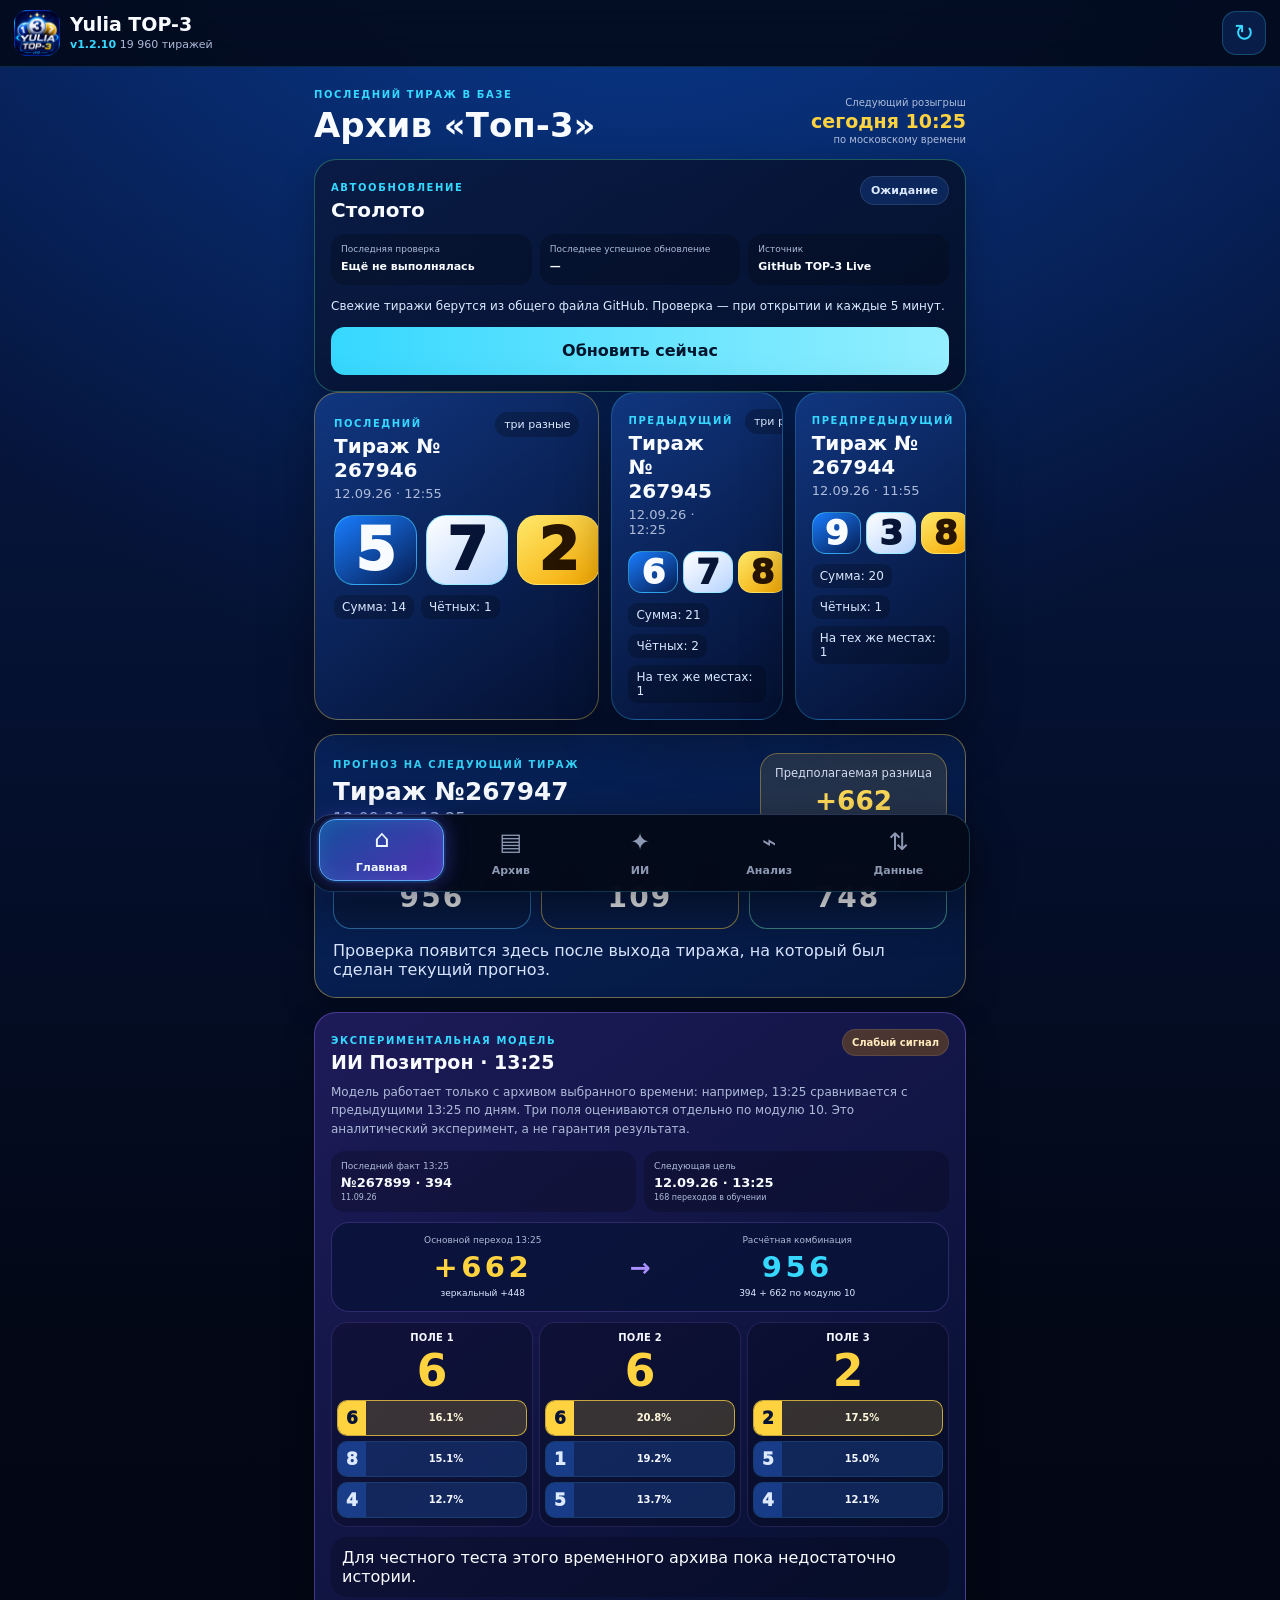
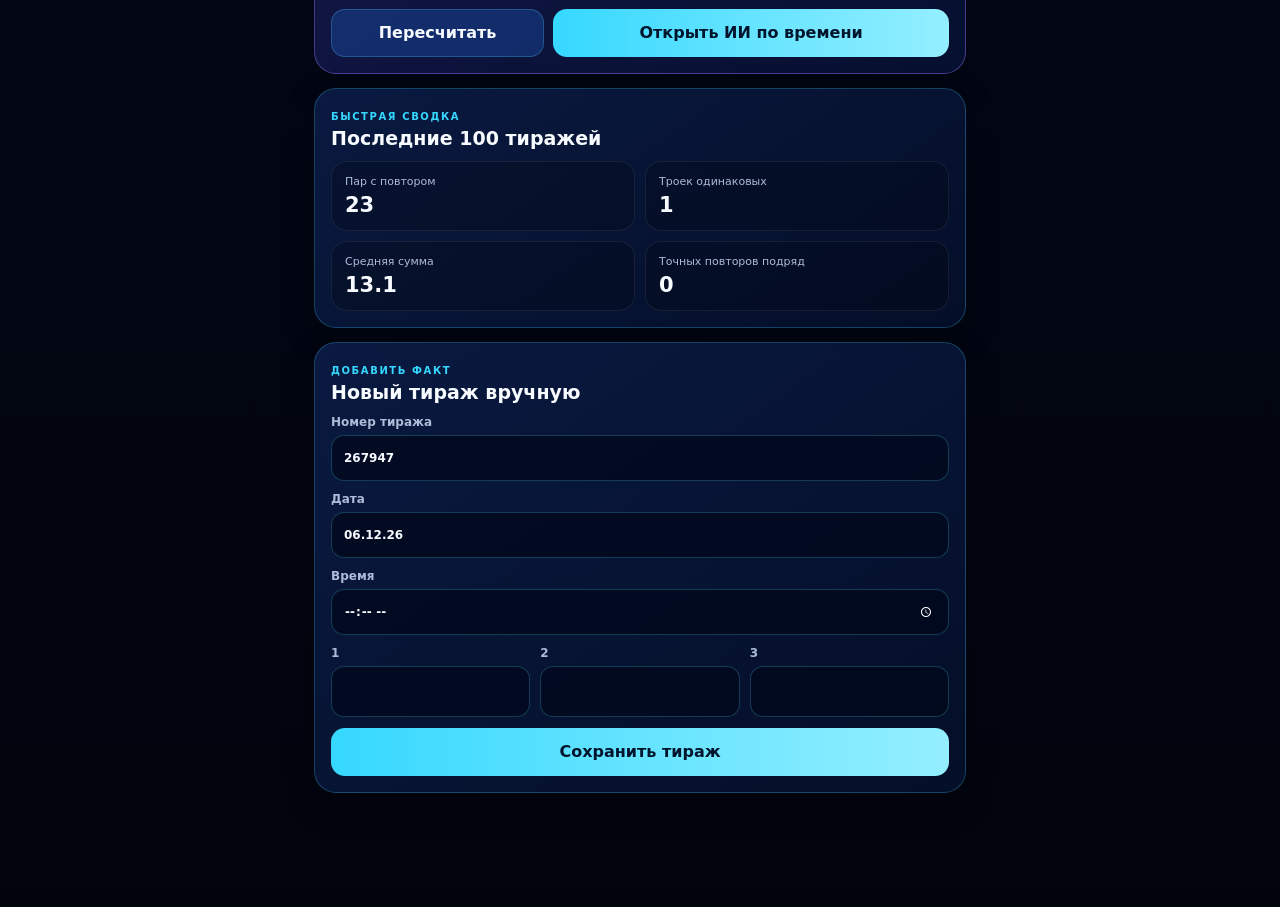
==== commit 44b2acd1: "TOP3 v1.2.10: add M6 REPEAT-FAMILY-150 V2" ====
--- a/index.html
+++ b/index.html
@@ -8,16 +8,16 @@
   <meta name="apple-mobile-web-app-capable" content="yes">
   <meta name="apple-mobile-web-app-status-bar-style" content="black-translucent">
   <meta name="apple-mobile-web-app-title" content="Yulia TOP-3">
-  <title>Yulia TOP-3 v1.2.9 — архивы по времени и ИИ Позитрон</title>
+  <title>Yulia TOP-3 v1.2.10 — архивы по времени и ИИ Позитрон</title>
   <link rel="manifest" href="manifest.webmanifest">
   <link rel="icon" href="icon-192.png" type="image/png">
   <link rel="apple-touch-icon" href="icon-192.png">
-  <link rel="stylesheet" href="styles.css?v=1.2.9">
+  <link rel="stylesheet" href="styles.css?v=1.2.10">
   <script>
-    window.TOP3_BUILD = '1.2.9';
+    window.TOP3_BUILD = '1.2.10';
 </script>
-  <link rel="stylesheet" href="mirror-method.css?v=1.2.9">
-  <link rel="stylesheet" href="./triple-methods.css?v=1.2.9">
+  <link rel="stylesheet" href="mirror-method.css?v=1.2.10">
+  <link rel="stylesheet" href="./triple-methods.css?v=1.2.10">
 </head>
 <body>
   <div id="loading" class="loading hidden" hidden role="status" aria-live="polite">
@@ -30,7 +30,7 @@
       <img src="icon-192.png" alt="Логотип Yulia TOP-3">
       <div>
         <h1>Yulia TOP-3</h1>
-        <p><span class="version">v1.2.9</span> <span id="dbBadge">База загружается…</span></p>
+        <p><span class="version">v1.2.10</span> <span id="dbBadge">База загружается…</span></p>
       </div>
     </div>
     <button id="refreshBtn" class="icon-btn" type="button" aria-label="Проверить новые тиражи" title="Проверить новые тиражи">↻</button>
@@ -378,11 +378,12 @@
 
   <div id="toast" class="toast" role="status" aria-live="polite"></div>
 
-  <script src="top3-data.js?v=1.2.9"></script>
+  <script src="top3-data.js?v=1.2.10"></script>
   <script src="top3-storage-indexeddb.js?v=1.0.1"></script>
-  <script src="app.js?v=1.2.9"></script>
-  <script src="live-source-fix.js?v=1.2.9"></script>
-  <script src="mirror-method.js?v=1.2.9"></script>
-  <script src="./triple-methods.js?v=1.2.9"></script>
+  <script src="app.js?v=1.2.10"></script>
+  <script src="live-source-fix.js?v=1.2.10"></script>
+  <script src="mirror-method.js?v=1.2.10"></script>
+  <script src="./m6-repeat-family-v2.js?v=1.2.10"></script>
+  <script src="./triple-methods.js?v=1.2.10"></script>
 </body>
 </html>
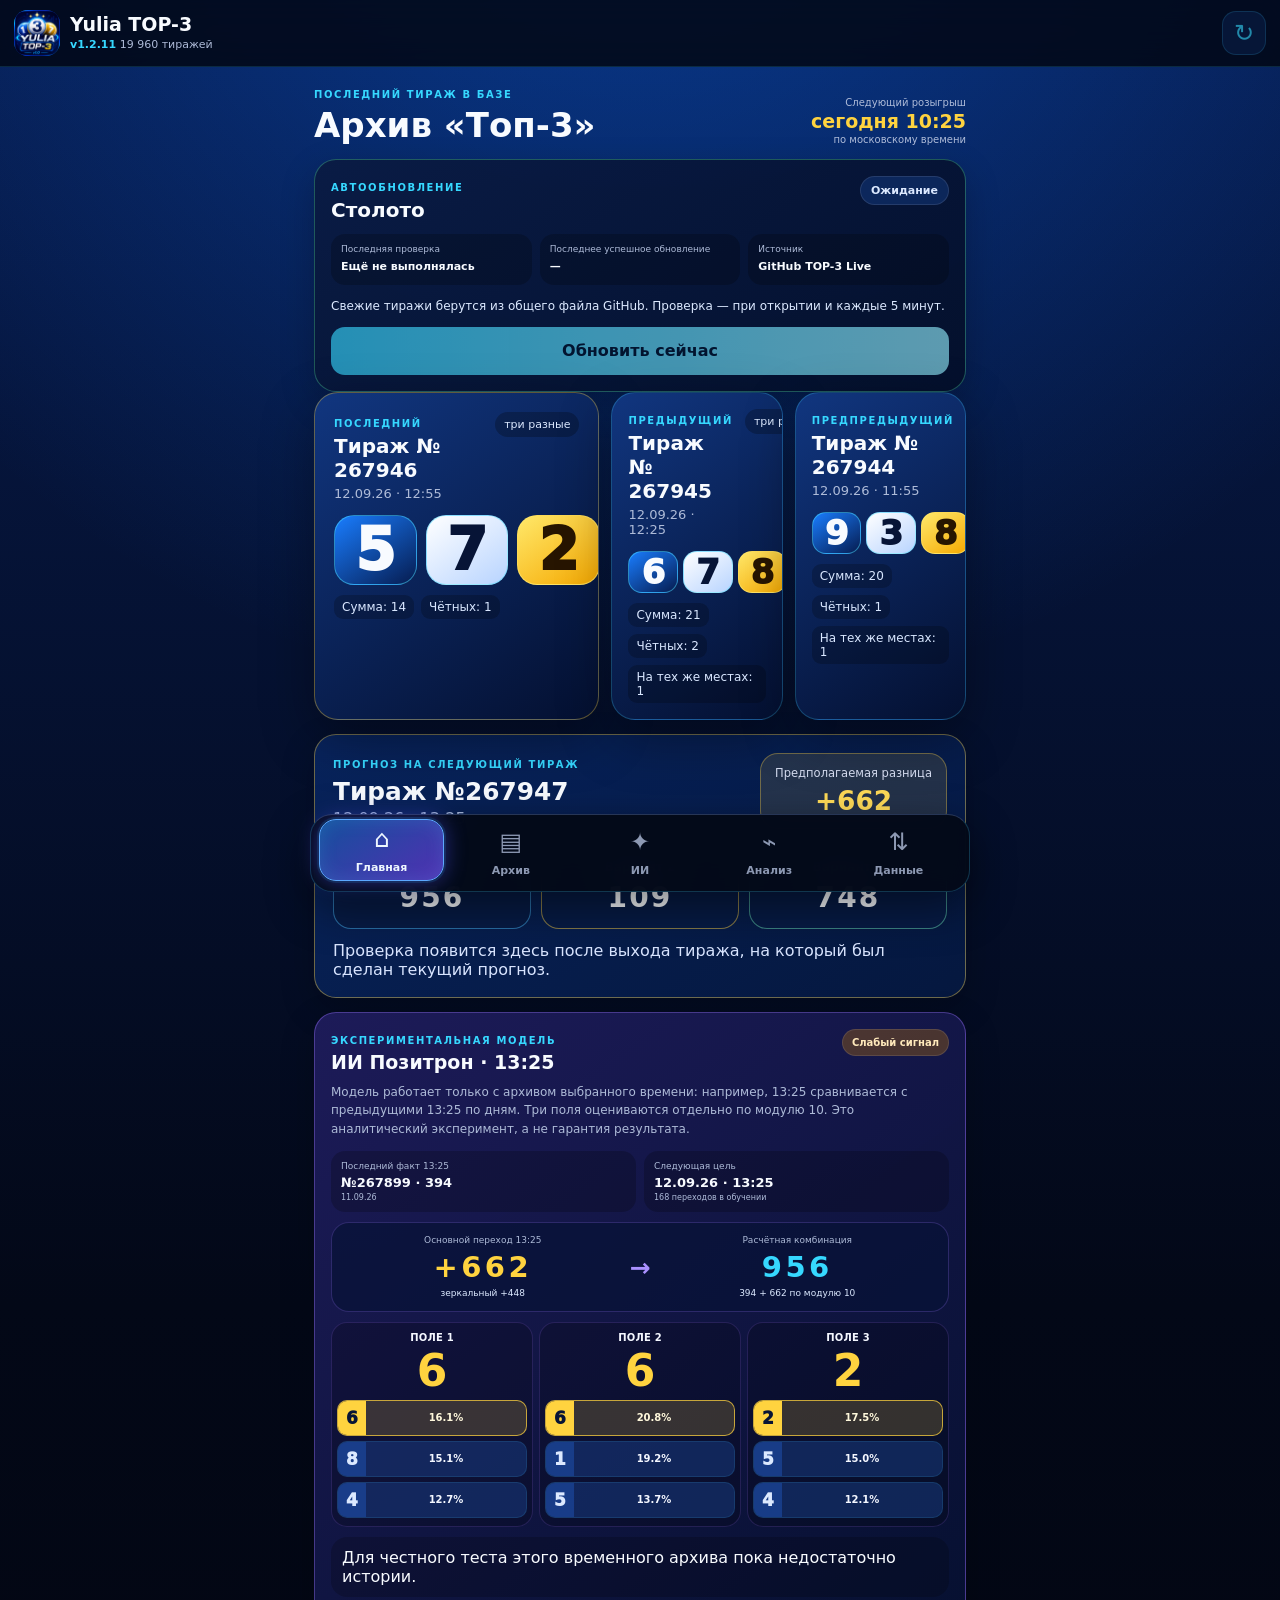
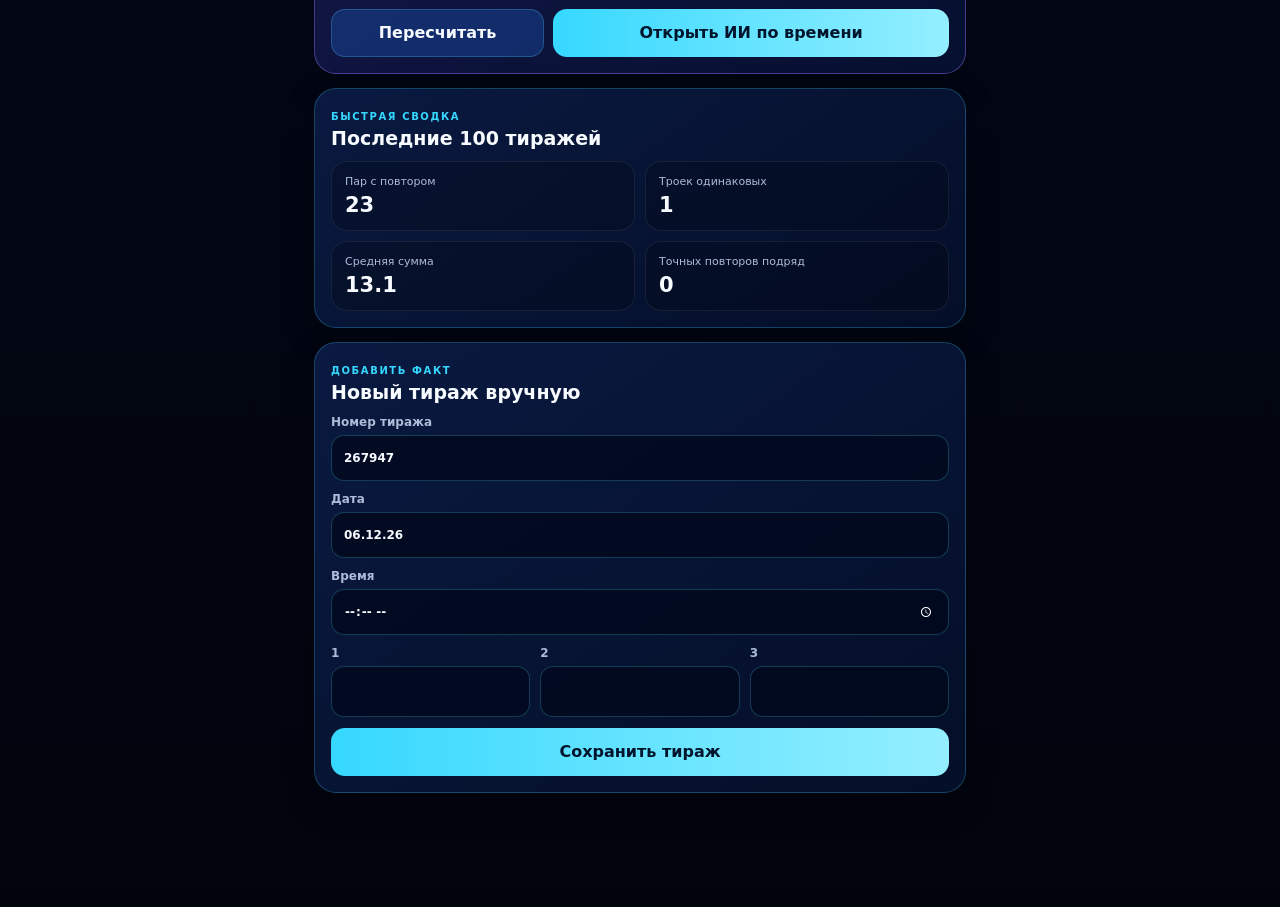
==== commit 6ff345eb: "TOP3 v1.2.11: M6 forecast leaders for last 30 draws" ====
--- a/index.html
+++ b/index.html
@@ -8,16 +8,16 @@
   <meta name="apple-mobile-web-app-capable" content="yes">
   <meta name="apple-mobile-web-app-status-bar-style" content="black-translucent">
   <meta name="apple-mobile-web-app-title" content="Yulia TOP-3">
-  <title>Yulia TOP-3 v1.2.10 — архивы по времени и ИИ Позитрон</title>
+  <title>Yulia TOP-3 v1.2.11 — архивы по времени и ИИ Позитрон</title>
   <link rel="manifest" href="manifest.webmanifest">
   <link rel="icon" href="icon-192.png" type="image/png">
   <link rel="apple-touch-icon" href="icon-192.png">
-  <link rel="stylesheet" href="styles.css?v=1.2.10">
+  <link rel="stylesheet" href="styles.css?v=1.2.11">
   <script>
-    window.TOP3_BUILD = '1.2.10';
+    window.TOP3_BUILD = '1.2.11';
 </script>
-  <link rel="stylesheet" href="mirror-method.css?v=1.2.10">
-  <link rel="stylesheet" href="./triple-methods.css?v=1.2.10">
+  <link rel="stylesheet" href="mirror-method.css?v=1.2.11">
+  <link rel="stylesheet" href="./triple-methods.css?v=1.2.11">
 </head>
 <body>
   <div id="loading" class="loading hidden" hidden role="status" aria-live="polite">
@@ -30,7 +30,7 @@
       <img src="icon-192.png" alt="Логотип Yulia TOP-3">
       <div>
         <h1>Yulia TOP-3</h1>
-        <p><span class="version">v1.2.10</span> <span id="dbBadge">База загружается…</span></p>
+        <p><span class="version">v1.2.11</span> <span id="dbBadge">База загружается…</span></p>
       </div>
     </div>
     <button id="refreshBtn" class="icon-btn" type="button" aria-label="Проверить новые тиражи" title="Проверить новые тиражи">↻</button>
@@ -378,12 +378,12 @@
 
   <div id="toast" class="toast" role="status" aria-live="polite"></div>
 
-  <script src="top3-data.js?v=1.2.10"></script>
+  <script src="top3-data.js?v=1.2.11"></script>
   <script src="top3-storage-indexeddb.js?v=1.0.1"></script>
-  <script src="app.js?v=1.2.10"></script>
-  <script src="live-source-fix.js?v=1.2.10"></script>
-  <script src="mirror-method.js?v=1.2.10"></script>
-  <script src="./m6-repeat-family-v2.js?v=1.2.10"></script>
-  <script src="./triple-methods.js?v=1.2.10"></script>
+  <script src="app.js?v=1.2.11"></script>
+  <script src="live-source-fix.js?v=1.2.11"></script>
+  <script src="mirror-method.js?v=1.2.11"></script>
+  <script src="./m6-repeat-family-v2.js?v=1.2.11"></script>
+  <script src="./triple-methods.js?v=1.2.11"></script>
 </body>
 </html>
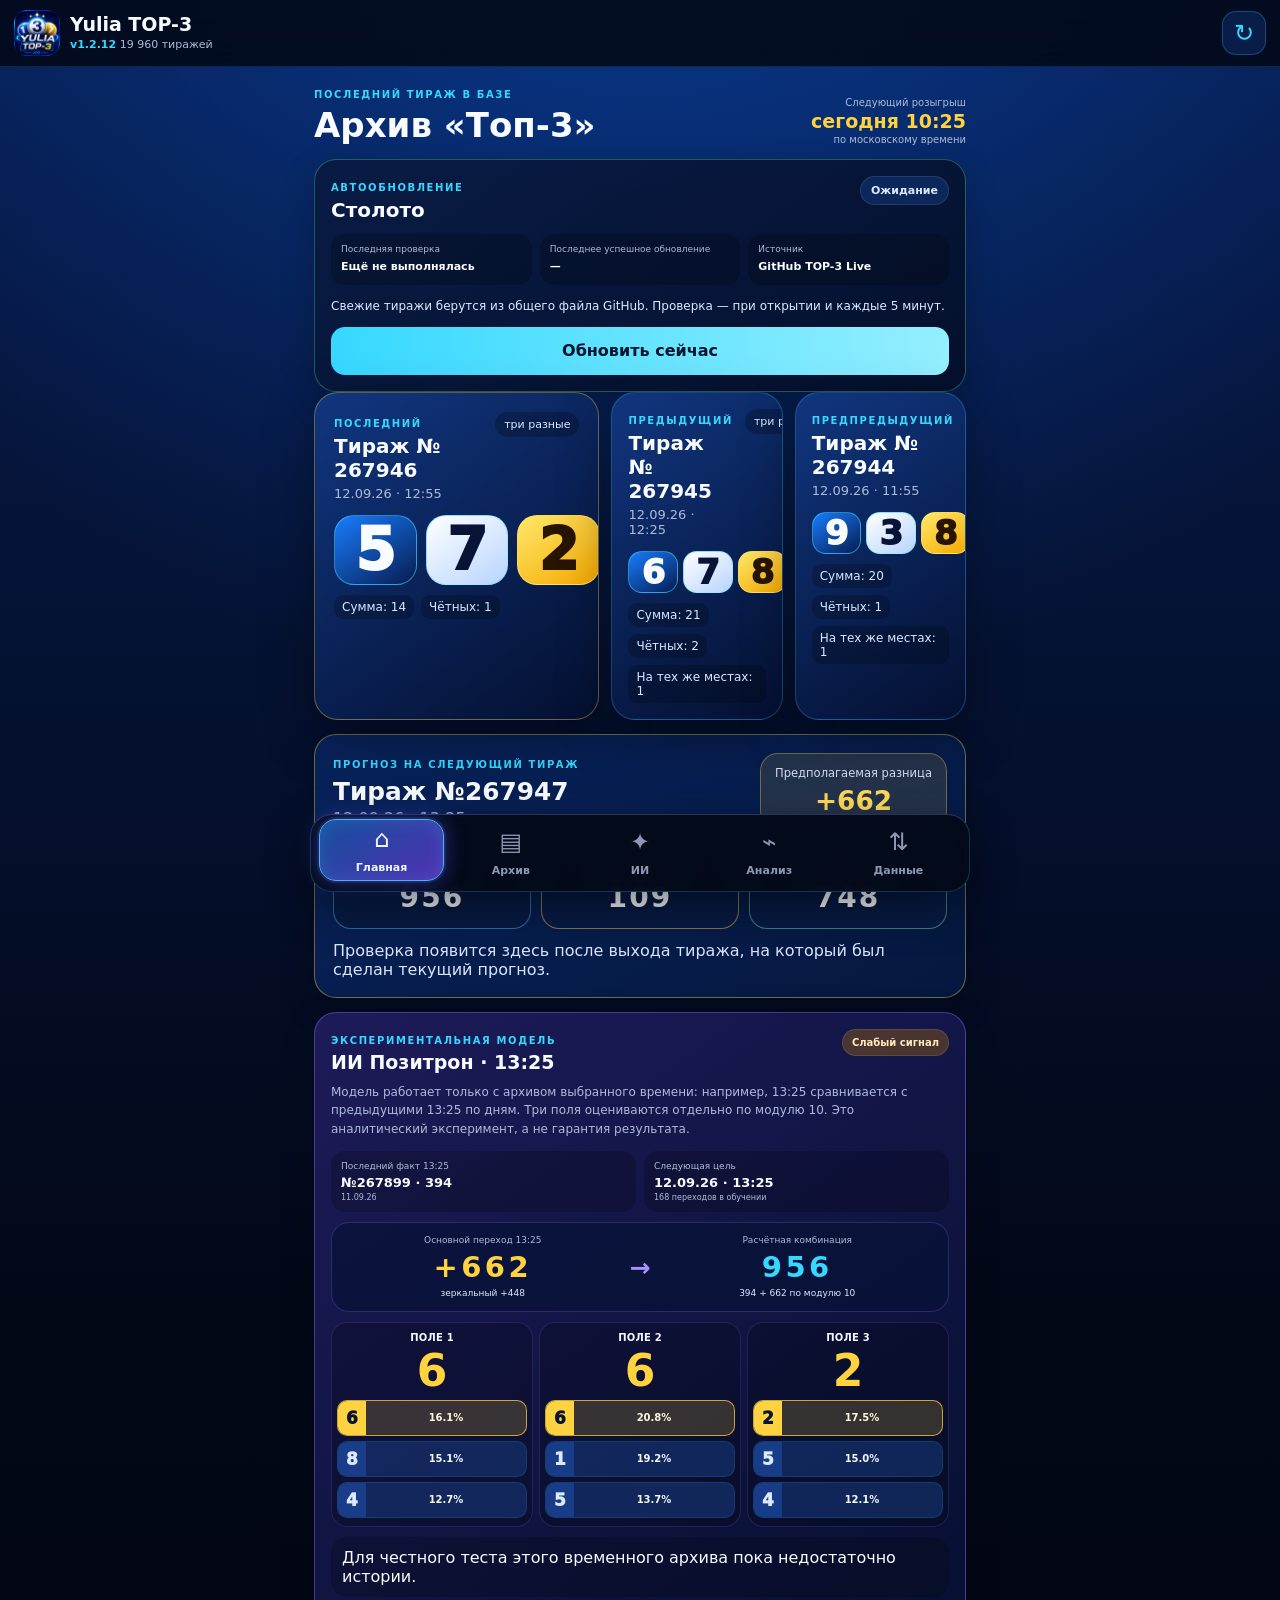
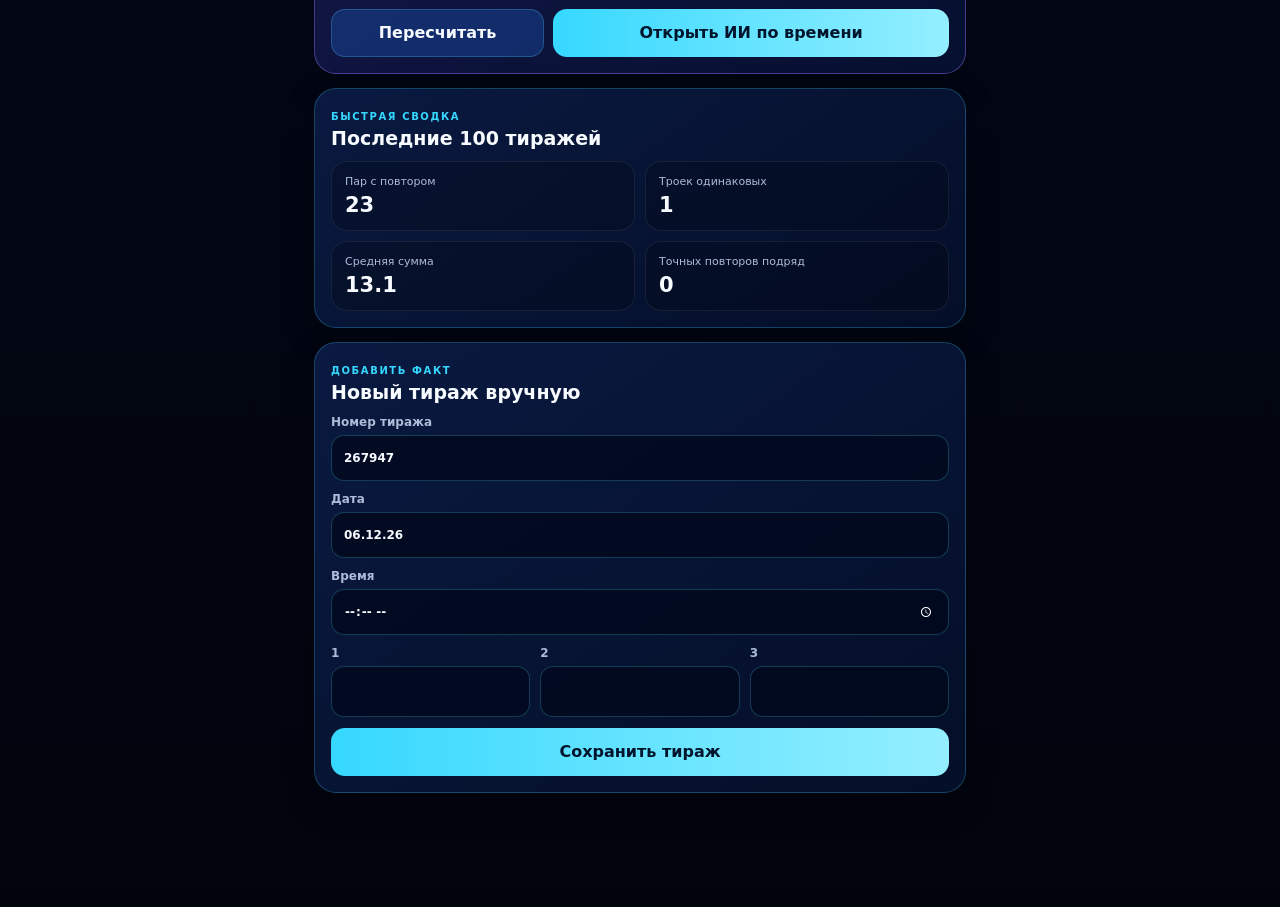
==== commit 5f2211fb: "TOP3 v1.2.12: temporarily disable M6" ====
--- a/index.html
+++ b/index.html
@@ -8,16 +8,16 @@
   <meta name="apple-mobile-web-app-capable" content="yes">
   <meta name="apple-mobile-web-app-status-bar-style" content="black-translucent">
   <meta name="apple-mobile-web-app-title" content="Yulia TOP-3">
-  <title>Yulia TOP-3 v1.2.11 — архивы по времени и ИИ Позитрон</title>
+  <title>Yulia TOP-3 v1.2.12 — архивы по времени и ИИ Позитрон</title>
   <link rel="manifest" href="manifest.webmanifest">
   <link rel="icon" href="icon-192.png" type="image/png">
   <link rel="apple-touch-icon" href="icon-192.png">
-  <link rel="stylesheet" href="styles.css?v=1.2.11">
+  <link rel="stylesheet" href="styles.css?v=1.2.12">
   <script>
-    window.TOP3_BUILD = '1.2.11';
+    window.TOP3_BUILD = '1.2.12';
 </script>
-  <link rel="stylesheet" href="mirror-method.css?v=1.2.11">
-  <link rel="stylesheet" href="./triple-methods.css?v=1.2.11">
+  <link rel="stylesheet" href="mirror-method.css?v=1.2.12">
+  <link rel="stylesheet" href="./triple-methods.css?v=1.2.12">
 </head>
 <body>
   <div id="loading" class="loading hidden" hidden role="status" aria-live="polite">
@@ -30,7 +30,7 @@
       <img src="icon-192.png" alt="Логотип Yulia TOP-3">
       <div>
         <h1>Yulia TOP-3</h1>
-        <p><span class="version">v1.2.11</span> <span id="dbBadge">База загружается…</span></p>
+        <p><span class="version">v1.2.12</span> <span id="dbBadge">База загружается…</span></p>
       </div>
     </div>
     <button id="refreshBtn" class="icon-btn" type="button" aria-label="Проверить новые тиражи" title="Проверить новые тиражи">↻</button>
@@ -378,12 +378,11 @@
 
   <div id="toast" class="toast" role="status" aria-live="polite"></div>
 
-  <script src="top3-data.js?v=1.2.11"></script>
+  <script src="top3-data.js?v=1.2.12"></script>
   <script src="top3-storage-indexeddb.js?v=1.0.1"></script>
-  <script src="app.js?v=1.2.11"></script>
-  <script src="live-source-fix.js?v=1.2.11"></script>
-  <script src="mirror-method.js?v=1.2.11"></script>
-  <script src="./m6-repeat-family-v2.js?v=1.2.11"></script>
-  <script src="./triple-methods.js?v=1.2.11"></script>
+  <script src="app.js?v=1.2.12"></script>
+  <script src="live-source-fix.js?v=1.2.12"></script>
+  <script src="mirror-method.js?v=1.2.12"></script>
+  <script src="./triple-methods.js?v=1.2.12"></script>
 </body>
 </html>
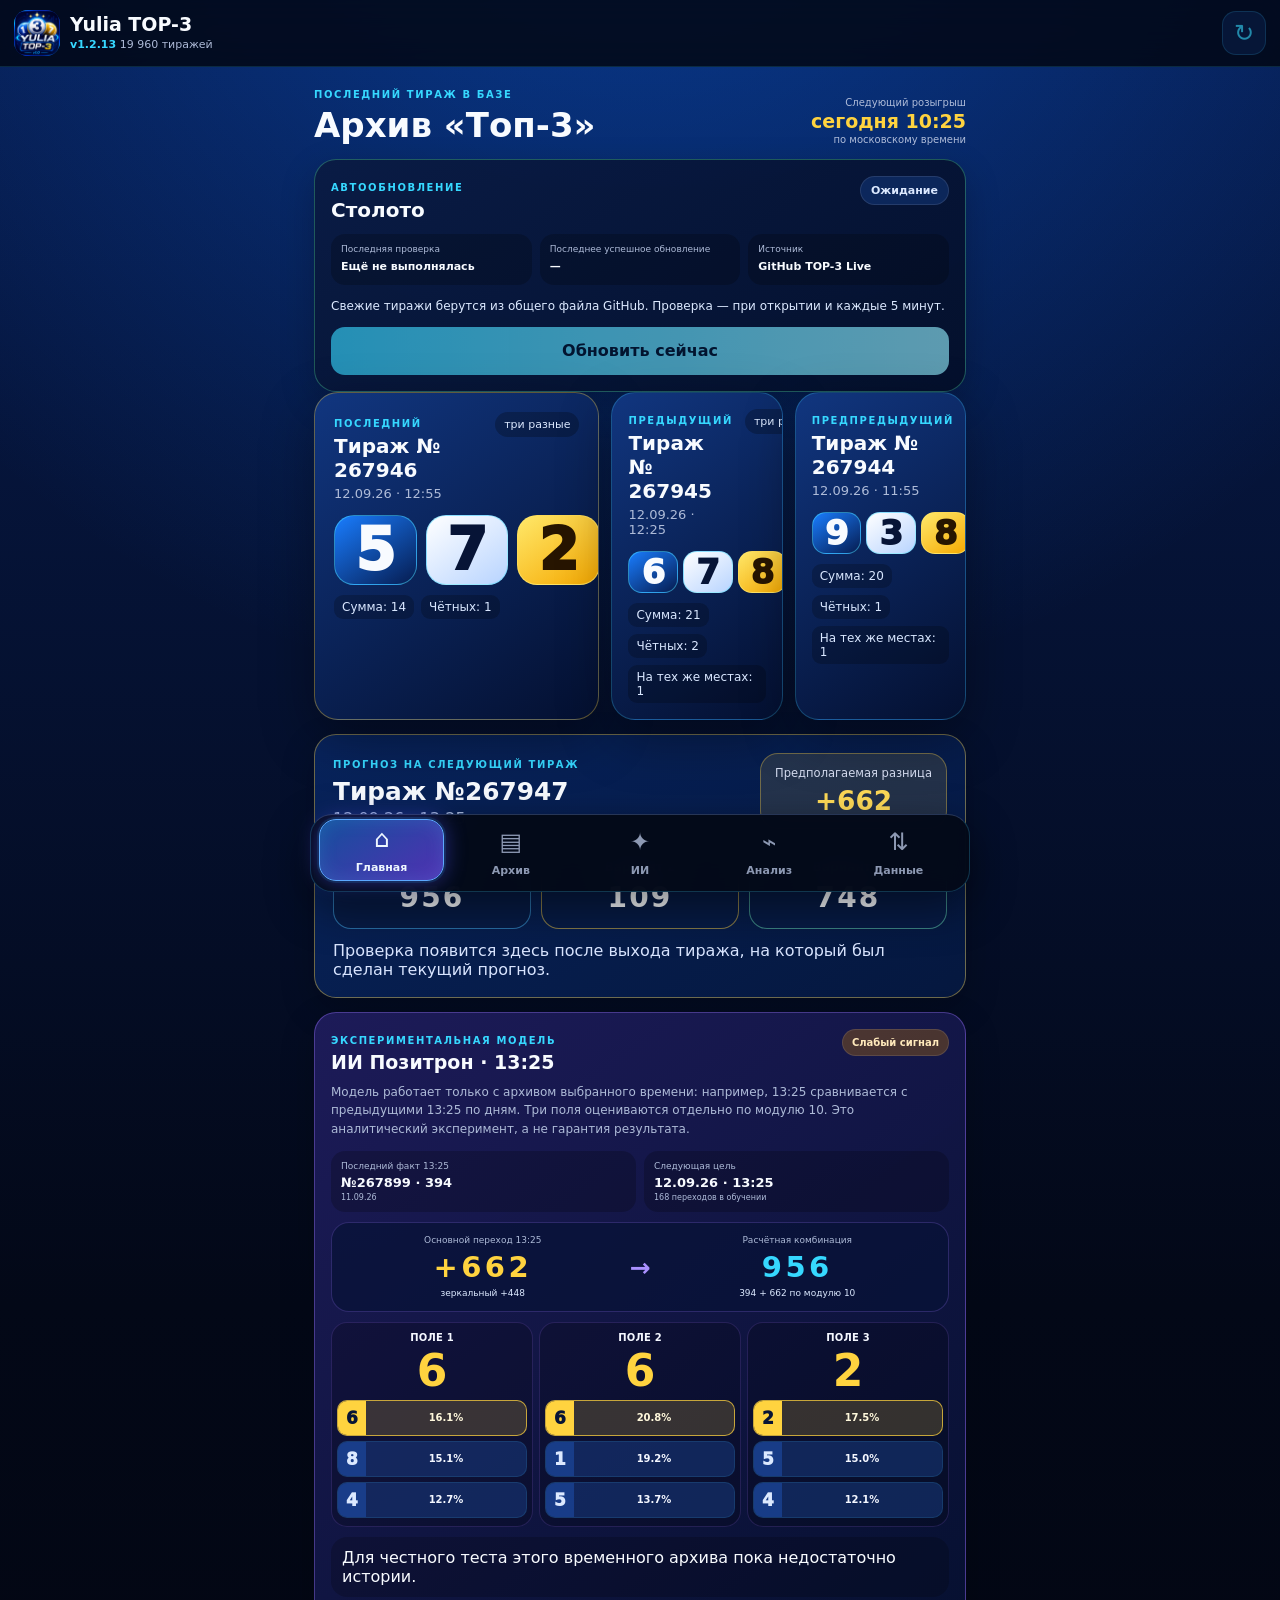
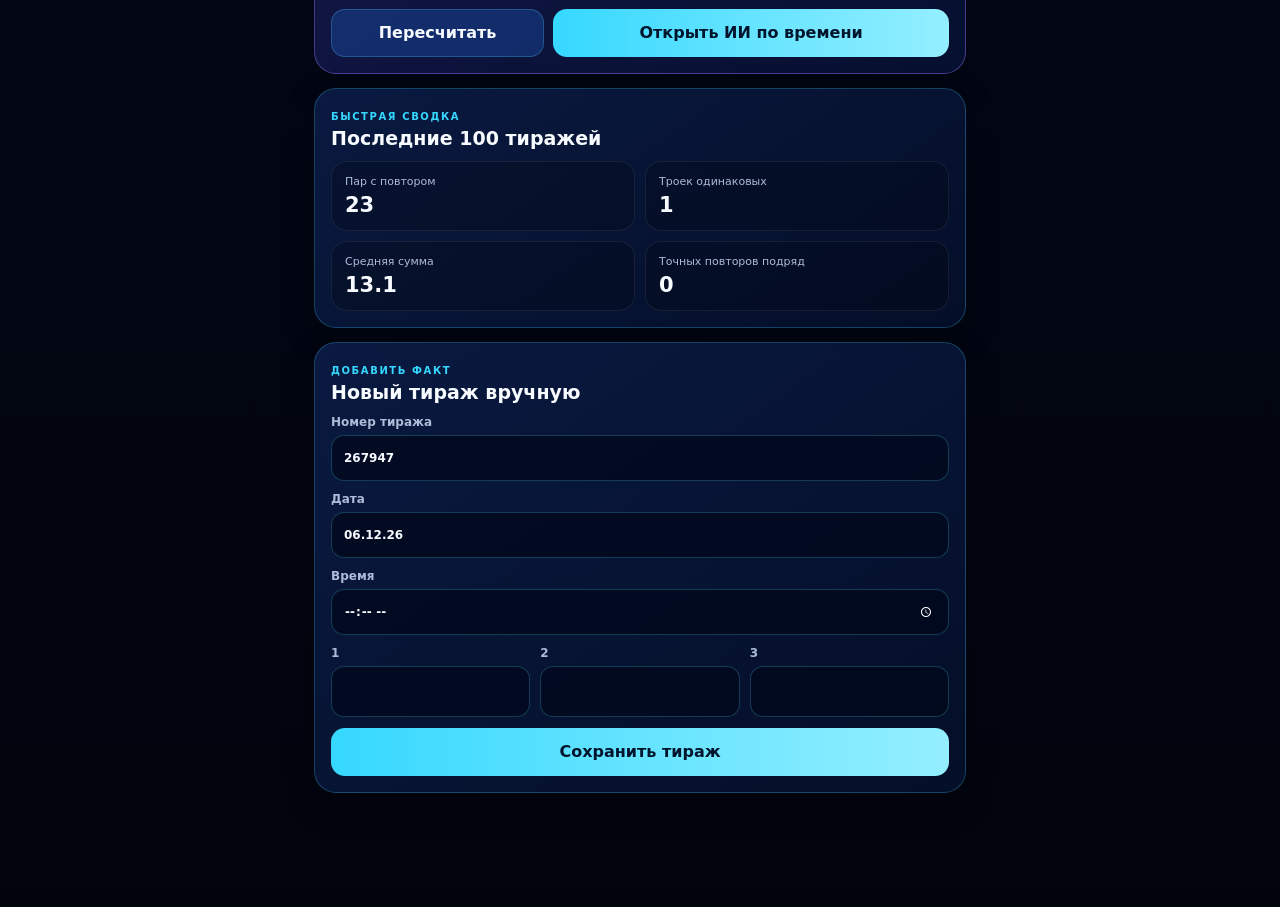
==== commit 759efc90: "TOP3 v1.2.13: repeat families table for last 150 draws" ====
--- a/index.html
+++ b/index.html
@@ -8,16 +8,16 @@
   <meta name="apple-mobile-web-app-capable" content="yes">
   <meta name="apple-mobile-web-app-status-bar-style" content="black-translucent">
   <meta name="apple-mobile-web-app-title" content="Yulia TOP-3">
-  <title>Yulia TOP-3 v1.2.12 — архивы по времени и ИИ Позитрон</title>
+  <title>Yulia TOP-3 v1.2.13 — архивы по времени и ИИ Позитрон</title>
   <link rel="manifest" href="manifest.webmanifest">
   <link rel="icon" href="icon-192.png" type="image/png">
   <link rel="apple-touch-icon" href="icon-192.png">
-  <link rel="stylesheet" href="styles.css?v=1.2.12">
+  <link rel="stylesheet" href="styles.css?v=1.2.13">
   <script>
-    window.TOP3_BUILD = '1.2.12';
+    window.TOP3_BUILD = '1.2.13';
 </script>
-  <link rel="stylesheet" href="mirror-method.css?v=1.2.12">
-  <link rel="stylesheet" href="./triple-methods.css?v=1.2.12">
+  <link rel="stylesheet" href="mirror-method.css?v=1.2.13">
+  <link rel="stylesheet" href="./triple-methods.css?v=1.2.13">
 </head>
 <body>
   <div id="loading" class="loading hidden" hidden role="status" aria-live="polite">
@@ -30,7 +30,7 @@
       <img src="icon-192.png" alt="Логотип Yulia TOP-3">
       <div>
         <h1>Yulia TOP-3</h1>
-        <p><span class="version">v1.2.12</span> <span id="dbBadge">База загружается…</span></p>
+        <p><span class="version">v1.2.13</span> <span id="dbBadge">База загружается…</span></p>
       </div>
     </div>
     <button id="refreshBtn" class="icon-btn" type="button" aria-label="Проверить новые тиражи" title="Проверить новые тиражи">↻</button>
@@ -378,11 +378,11 @@
 
   <div id="toast" class="toast" role="status" aria-live="polite"></div>
 
-  <script src="top3-data.js?v=1.2.12"></script>
+  <script src="top3-data.js?v=1.2.13"></script>
   <script src="top3-storage-indexeddb.js?v=1.0.1"></script>
-  <script src="app.js?v=1.2.12"></script>
-  <script src="live-source-fix.js?v=1.2.12"></script>
-  <script src="mirror-method.js?v=1.2.12"></script>
-  <script src="./triple-methods.js?v=1.2.12"></script>
+  <script src="app.js?v=1.2.13"></script>
+  <script src="live-source-fix.js?v=1.2.13"></script>
+  <script src="mirror-method.js?v=1.2.13"></script>
+  <script src="./triple-methods.js?v=1.2.13"></script>
 </body>
 </html>
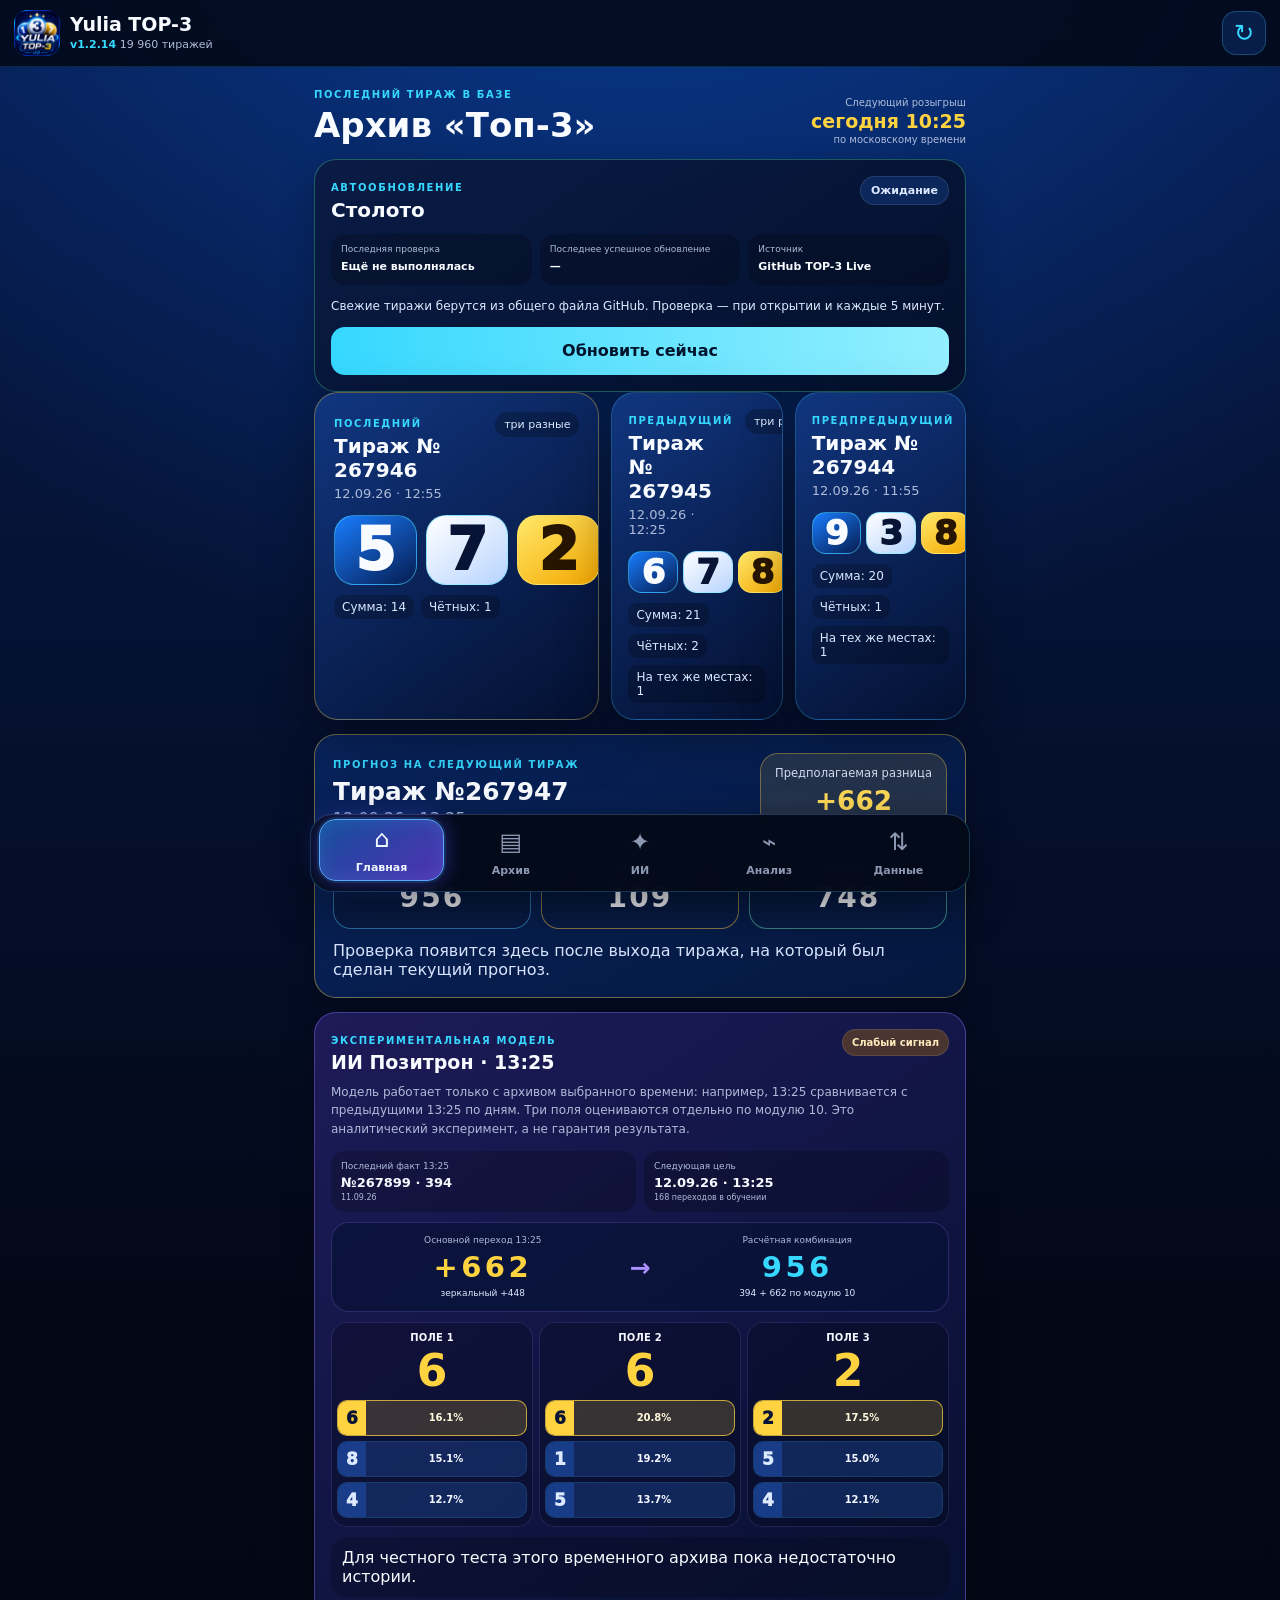
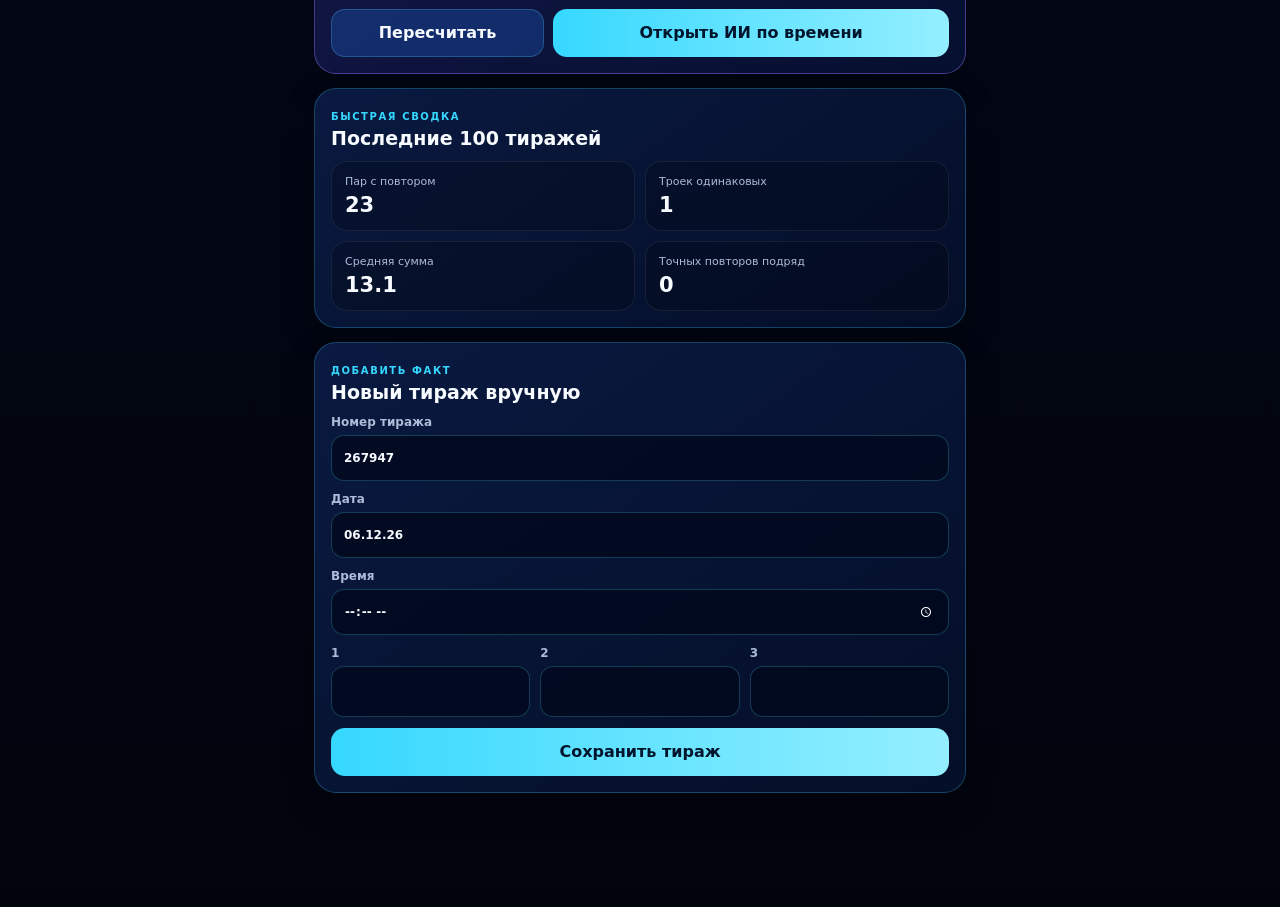
==== commit 13b78d2d: "TOP3 v1.2.14: enable M6 V3 strict third+ repeat family" ====
--- a/index.html
+++ b/index.html
@@ -8,13 +8,13 @@
   <meta name="apple-mobile-web-app-capable" content="yes">
   <meta name="apple-mobile-web-app-status-bar-style" content="black-translucent">
   <meta name="apple-mobile-web-app-title" content="Yulia TOP-3">
-  <title>Yulia TOP-3 v1.2.13 — архивы по времени и ИИ Позитрон</title>
+  <title>Yulia TOP-3 v1.2.14 — архивы по времени и ИИ Позитрон</title>
   <link rel="manifest" href="manifest.webmanifest">
   <link rel="icon" href="icon-192.png" type="image/png">
   <link rel="apple-touch-icon" href="icon-192.png">
   <link rel="stylesheet" href="styles.css?v=1.2.13">
   <script>
-    window.TOP3_BUILD = '1.2.13';
+    window.TOP3_BUILD = '1.2.14';
 </script>
   <link rel="stylesheet" href="mirror-method.css?v=1.2.13">
   <link rel="stylesheet" href="./triple-methods.css?v=1.2.13">
@@ -30,7 +30,7 @@
       <img src="icon-192.png" alt="Логотип Yulia TOP-3">
       <div>
         <h1>Yulia TOP-3</h1>
-        <p><span class="version">v1.2.13</span> <span id="dbBadge">База загружается…</span></p>
+        <p><span class="version">v1.2.14</span> <span id="dbBadge">База загружается…</span></p>
       </div>
     </div>
     <button id="refreshBtn" class="icon-btn" type="button" aria-label="Проверить новые тиражи" title="Проверить новые тиражи">↻</button>
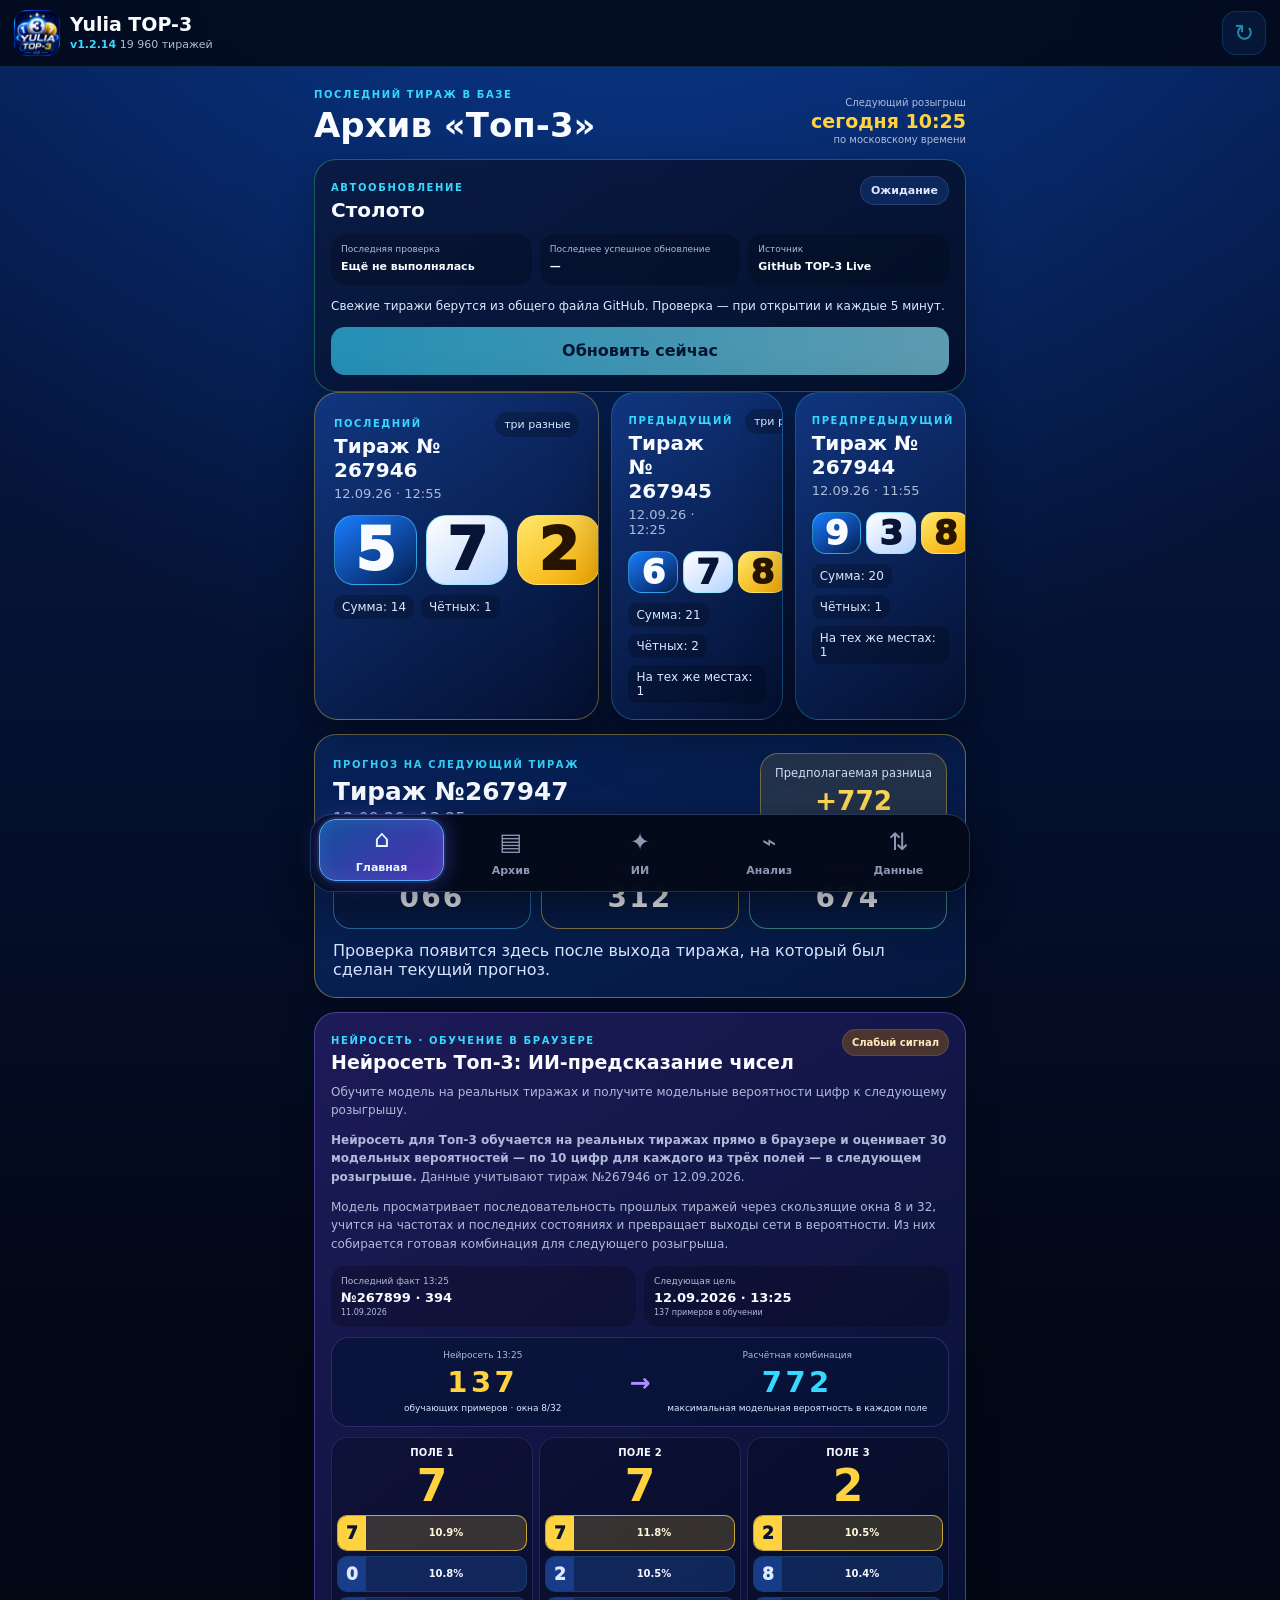
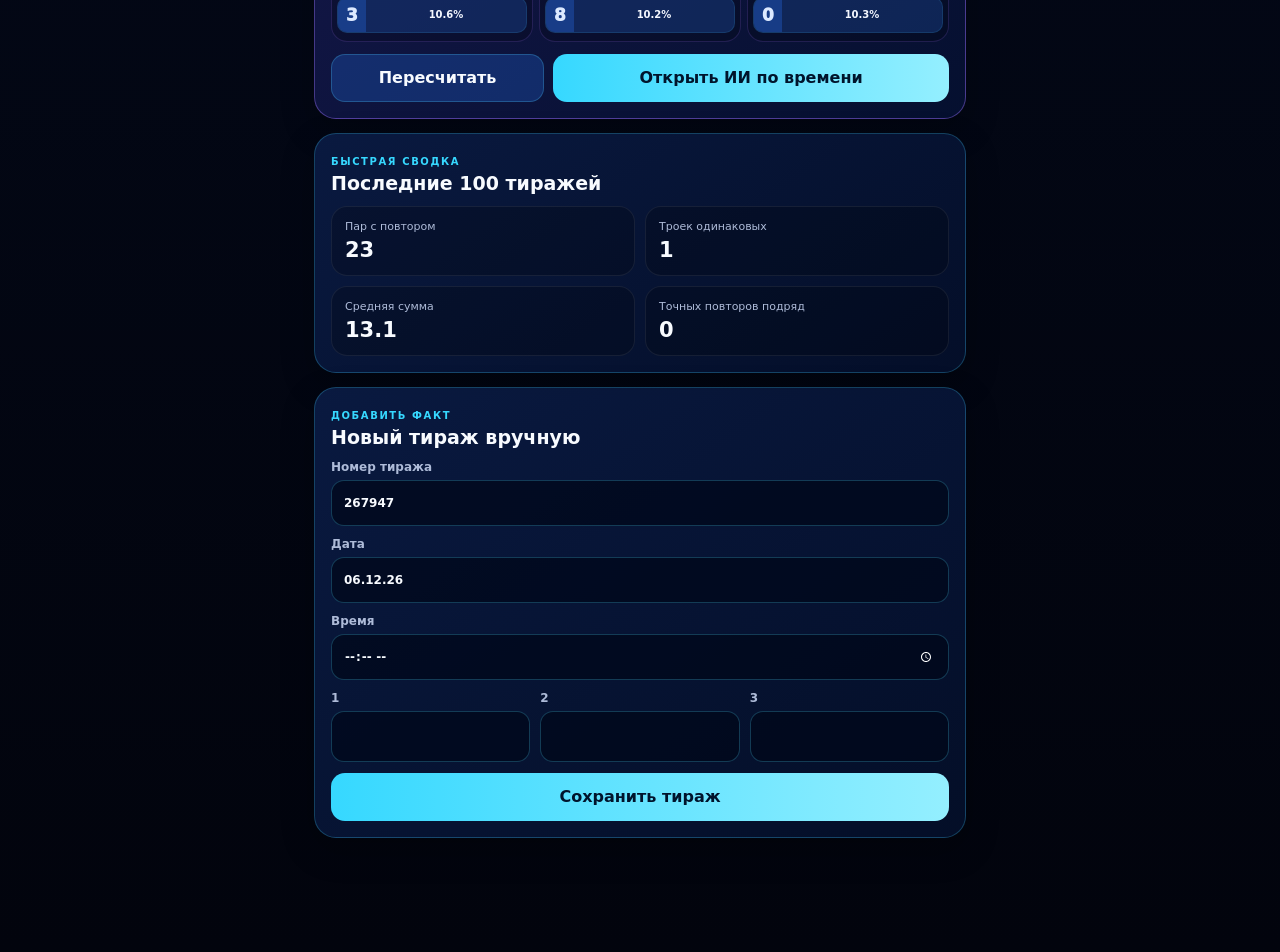
==== commit eac65c17: "TOP3 v1.2.15: enable verified gap recovery without replacing local archive" ====
--- a/index.html
+++ b/index.html
@@ -8,16 +8,16 @@
   <meta name="apple-mobile-web-app-capable" content="yes">
   <meta name="apple-mobile-web-app-status-bar-style" content="black-translucent">
   <meta name="apple-mobile-web-app-title" content="Yulia TOP-3">
-  <title>Yulia TOP-3 v1.2.14 — архивы по времени и ИИ Позитрон</title>
+  <title>Yulia TOP-3 v1.2.15 — архивы по времени и ИИ Позитрон</title>
   <link rel="manifest" href="manifest.webmanifest">
   <link rel="icon" href="icon-192.png" type="image/png">
   <link rel="apple-touch-icon" href="icon-192.png">
-  <link rel="stylesheet" href="styles.css?v=1.2.13">
+  <link rel="stylesheet" href="styles.css?v=1.2.15">
   <script>
-    window.TOP3_BUILD = '1.2.14';
+    window.TOP3_BUILD = '1.2.15';
 </script>
-  <link rel="stylesheet" href="mirror-method.css?v=1.2.13">
-  <link rel="stylesheet" href="./triple-methods.css?v=1.2.13">
+  <link rel="stylesheet" href="mirror-method.css?v=1.2.15">
+  <link rel="stylesheet" href="./triple-methods.css?v=1.2.15">
 </head>
 <body>
   <div id="loading" class="loading hidden" hidden role="status" aria-live="polite">
@@ -30,7 +30,7 @@
       <img src="icon-192.png" alt="Логотип Yulia TOP-3">
       <div>
         <h1>Yulia TOP-3</h1>
-        <p><span class="version">v1.2.14</span> <span id="dbBadge">База загружается…</span></p>
+        <p><span class="version">v1.2.15</span> <span id="dbBadge">База загружается…</span></p>
       </div>
     </div>
     <button id="refreshBtn" class="icon-btn" type="button" aria-label="Проверить новые тиражи" title="Проверить новые тиражи">↻</button>
@@ -378,11 +378,13 @@
 
   <div id="toast" class="toast" role="status" aria-live="polite"></div>
 
-  <script src="top3-data.js?v=1.2.13"></script>
+  <script src="top3-data.js?v=1.2.15"></script>
   <script src="top3-storage-indexeddb.js?v=1.0.1"></script>
-  <script src="app.js?v=1.2.13"></script>
-  <script src="live-source-fix.js?v=1.2.13"></script>
-  <script src="mirror-method.js?v=1.2.13"></script>
-  <script src="./triple-methods.js?v=1.2.13"></script>
+  <script src="app.js?v=1.2.15"></script>
+  <script src="live-source-fix.js?v=1.2.15"></script>
+  <script src="top3-backfill.js?v=1.2.15"></script>
+  <script src="mirror-method.js?v=1.2.15"></script>
+  <script src="./triple-methods.js?v=1.2.15"></script>
+  <script src="./m6-v3-strict.js?v=1.2.15"></script>
 </body>
 </html>
